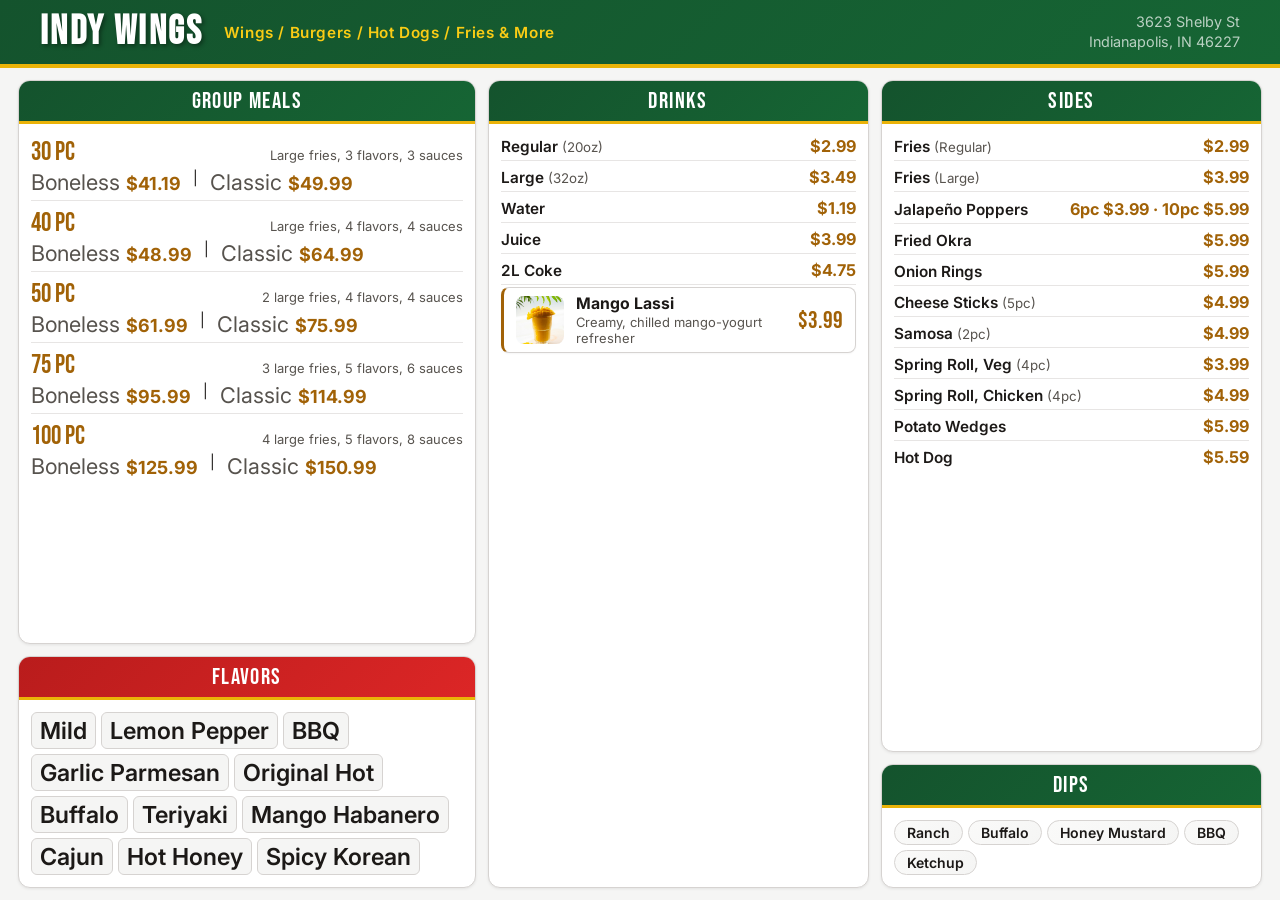
==== right.html @ 21874b47 "add right menu page" ====
<!DOCTYPE html>
<html lang="en">

<head>
  <meta charset="UTF-8" />
  <meta name="viewport" content="width=device-width, initial-scale=1.0" />
  <meta http-equiv="refresh" content="300" />
  <title>Indy Wings – Menu TV Right</title>
  <link rel="preconnect" href="https://fonts.googleapis.com" />
  <link rel="preconnect" href="https://fonts.gstatic.com" crossorigin />
  <link href="https://fonts.googleapis.com/css2?family=Bebas+Neue&family=Inter:wght@400;600;700&display=swap"
    rel="stylesheet" />
  <style>
    :root {
      --green-dark: #14532d;
      --green: #166534;
      --green-light: #15803d;
      --gold: #a16207;
      --gold-dark: #854d0e;
      --red: #dc2626;
      --red-dark: #b91c1c;
      --bg: #f5f5f4;
      --card-bg: #ffffff;
      --card-border: #d6d3d1;
      --text: #1c1917;
      --text-muted: #57534e;
      --text-dim: #a8a29e;
    }

    * {
      margin: 0;
      padding: 0;
      box-sizing: border-box;
    }

    html {
      font-size: 18px;
    }

    html,
    body {
      width: 100%;
      height: 100vh;
      overflow: hidden;
      background: var(--bg);
      font-family: 'Inter', sans-serif;
      color: var(--text);
    }

    body {
      display: grid;
      grid-template-rows: auto 1fr;
    }

    /* ── Header ── */
    .header {
      background: linear-gradient(135deg, var(--green-dark), var(--green));
      display: flex;
      align-items: center;
      justify-content: space-between;
      padding: 8px 40px;
      border-bottom: 4px solid #eab308;
    }

    .header .brand {
      display: flex;
      align-items: center;
      gap: 20px;
    }

    .header .brand h1 {
      font-family: 'Bebas Neue', sans-serif;
      font-size: 2.2rem;
      letter-spacing: 0.06em;
      color: #fff;
      text-shadow: 2px 2px 4px rgba(0, 0, 0, 0.4);
    }

    .header .tagline {
      font-size: 0.85rem;
      color: #facc15;
      font-weight: 600;
      letter-spacing: 0.04em;
    }

    .header .address {
      text-align: right;
      font-size: 0.8rem;
      color: rgba(255, 255, 255, 0.7);
      line-height: 1.4;
    }

    /* ── Main Grid ── */
    .menu-grid {
      display: grid;
      grid-template-columns: 1.2fr 1fr 1fr;
      gap: 12px;
      padding: 12px 18px;
      overflow: hidden;
      height: 100%;
    }

    /* ── Section Card ── */
    .section {
      background: var(--card-bg);
      border: 1px solid var(--card-border);
      border-radius: 12px;
      overflow: hidden;
      display: flex;
      flex-direction: column;
      box-shadow: 0 1px 3px rgba(0, 0, 0, 0.08);
    }

    .section-title {
      font-family: 'Bebas Neue', sans-serif;
      font-size: 1.3rem;
      letter-spacing: 0.06em;
      padding: 6px 14px;
      color: #fff;
      background: linear-gradient(135deg, var(--green-dark), var(--green));
      border-bottom: 3px solid #eab308;
      text-align: center;
    }

    .section-title.red {
      background: linear-gradient(135deg, var(--red-dark), var(--red));
    }

    .section-body {
      padding: 8px 12px;
      flex: 1;
      display: flex;
      flex-direction: column;
      gap: 2px;
    }

    /* ── Menu Item Row ── */
    .item {
      display: flex;
      justify-content: space-between;
      align-items: baseline;
      padding: 4px 0;
      border-bottom: 1px solid #e7e5e4;
    }

    .item:last-child {
      border-bottom: none;
    }

    .item-name {
      font-weight: 600;
      font-size: 0.85rem;
      color: var(--text);
    }

    .item-desc {
      font-size: 0.74rem;
      color: var(--text-muted);
      font-weight: 400;
    }

    .item-price {
      font-weight: 700;
      font-size: 0.9rem;
      color: var(--gold);
      white-space: nowrap;
      margin-left: 10px;
    }

    /* ── Combo-card style (used for featured drink items) ── */
    .combo-card {
      background: #fff;
      border: 1px solid var(--card-border);
      border-left: 3px solid var(--gold);
      border-radius: 8px;
      padding: 6px 12px;
      display: flex;
      justify-content: space-between;
      align-items: center;
      box-shadow: 0 1px 2px rgba(0, 0, 0, 0.04);
    }

    .combo-card .item-info {
      display: flex;
      align-items: center;
      gap: 8px;
    }

    .combo-card .combo-img {
      width: 48px;
      height: 48px;
      border-radius: 8px;
      object-fit: cover;
      flex-shrink: 0;
      margin-right: 4px;
    }

    .combo-card .combo-info {
      display: flex;
      flex-direction: column;
      gap: 1px;
    }

    .combo-card .combo-name {
      font-weight: 700;
      font-size: 0.88rem;
      color: var(--text);
    }

    .combo-card .combo-desc {
      font-size: 0.72rem;
      color: var(--text-muted);
    }

    .combo-card .combo-price {
      font-family: 'Bebas Neue', sans-serif;
      font-size: 1.35rem;
      color: var(--gold);
    }

    /* ── Sub-header inside section ── */
    .sub-header {
      font-family: 'Bebas Neue', sans-serif;
      font-size: 1rem;
      color: var(--green-light);
      letter-spacing: 0.04em;
      margin-top: 4px;
      margin-bottom: 2px;
      padding-bottom: 3px;
      border-bottom: 1px solid #d6d3d1;
    }

    /* ── Group Meals ── */
    .group-item {
      padding: 5px 0;
      border-bottom: 1px solid #e7e5e4;
    }

    .group-item:last-child {
      border-bottom: none;
    }

    .group-item .top-line {
      display: flex;
      justify-content: space-between;
      align-items: baseline;
    }

    .group-item .piece-count {
      font-family: 'Bebas Neue', sans-serif;
      font-size: 1.45rem;
      color: var(--gold);
    }

    .group-item .includes {
      font-size: 0.72rem;
      color: var(--text-muted);
    }

    .group-item .prices {
      display: flex;
      gap: 12px;
      margin-top: 1px;
      font-size: 1rem;
    }

    .group-item .prices span {
      color: var(--text);
    }

    .group-item .prices .label {
      color: var(--text-muted);
      font-size: 1.2rem;
    }

    .group-item .prices .val {
      font-weight: 700;
      color: var(--gold);
    }

    /* ── Flavor Tags ── */
    .flavors-grid {
      display: flex;
      flex-wrap: wrap;
      gap: 5px;
      padding: 4px 0;
    }

    .flavor-tag {
      background: #f5f5f4;
      border: 1px solid #d6d3d1;
      border-radius: 6px;
      padding: 3px 8px;
      font-size: 1.30rem;
      font-weight: 600;
      color: var(--text);
    }

    /* ── Dips ── */
    .dips-grid {
      display: flex;
      flex-wrap: wrap;
      gap: 5px;
      padding: 4px 0;
    }

    .dip-tag {
      background: linear-gradient(135deg, #fafaf9, #f5f5f4);
      border: 1px solid #d6d3d1;
      border-radius: 20px;
      padding: 3px 12px;
      font-size: 0.78rem;
      font-weight: 600;
      color: var(--text);
    }

    /* ── Mexican ── */
    .mexican-meat {
      font-size: 0.76rem;
      color: var(--text-muted);
      padding: 2px 0 4px;
      font-style: italic;
    }

    /* ── Column layouts ── */
    .col {
      display: flex;
      flex-direction: column;
      gap: 12px;
    }

    /* ── Price highlight ── */
    .price-split {
      display: flex;
      gap: 8px;
      align-items: baseline;
    }

    .price-split .type {
      font-size: 0.74rem;
      color: var(--text-muted);
    }

    .price-split .amount {
      font-weight: 700;
      color: var(--gold);
      font-size: 0.85rem;
    }

    .price-divider {
      color: var(--text-dim);
      font-size: 0.78rem;
    }

    /* ── Logo Watermark ── */
    .logo-watermark {
      position: fixed;
      bottom: 12px;
      right: 18px;
      width: 140px;
      opacity: 0.3;
      pointer-events: none;
      z-index: 100;
    }
  </style>
</head>

<body>

  <!-- ── HEADER ── -->
  <div class="header">
    <div class="brand">
      <h1>INDY WINGS</h1>
      <span class="tagline">Wings / Burgers / Hot Dogs / Fries & More</span>
    </div>
    <div class="address">
      3623 Shelby St<br />Indianapolis, IN 46227
    </div>
  </div>

  <!-- ── MENU GRID ── -->
  <div class="menu-grid">

    <!-- ══ COLUMN 1: Group Meals + Flavors ══ -->
    <div class="col">
      <div class="section" style="flex:1;">
        <div class="section-title">Group Meals</div>
        <div class="section-body">

          <div class="group-item">
            <div class="top-line">
              <span class="piece-count">30 PC</span>
              <span class="includes">Large fries, 3 flavors, 3 sauces</span>
            </div>
            <div class="prices">
              <span><span class="label">Boneless </span><span class="val">$41.19</span></span>
              <span class="price-divider">|</span>
              <span><span class="label">Classic </span><span class="val">$49.99</span></span>
            </div>
          </div>

          <div class="group-item">
            <div class="top-line">
              <span class="piece-count">40 PC</span>
              <span class="includes">Large fries, 4 flavors, 4 sauces</span>
            </div>
            <div class="prices">
              <span><span class="label">Boneless </span><span class="val">$48.99</span></span>
              <span class="price-divider">|</span>
              <span><span class="label">Classic </span><span class="val">$64.99</span></span>
            </div>
          </div>

          <div class="group-item">
            <div class="top-line">
              <span class="piece-count">50 PC</span>
              <span class="includes">2 large fries, 4 flavors, 4 sauces</span>
            </div>
            <div class="prices">
              <span><span class="label">Boneless </span><span class="val">$61.99</span></span>
              <span class="price-divider">|</span>
              <span><span class="label">Classic </span><span class="val">$75.99</span></span>
            </div>
          </div>

          <div class="group-item">
            <div class="top-line">
              <span class="piece-count">75 PC</span>
              <span class="includes">3 large fries, 5 flavors, 6 sauces</span>
            </div>
            <div class="prices">
              <span><span class="label">Boneless </span><span class="val">$95.99</span></span>
              <span class="price-divider">|</span>
              <span><span class="label">Classic </span><span class="val">$114.99</span></span>
            </div>
          </div>

          <div class="group-item">
            <div class="top-line">
              <span class="piece-count">100 PC</span>
              <span class="includes">4 large fries, 5 flavors, 8 sauces</span>
            </div>
            <div class="prices">
              <span><span class="label">Boneless </span><span class="val">$125.99</span></span>
              <span class="price-divider">|</span>
              <span><span class="label">Classic </span><span class="val">$150.99</span></span>
            </div>
          </div>

        </div>
      </div>

      <div class="section">
        <div class="section-title red">Flavors</div>
        <div class="section-body">
          <div class="flavors-grid">
            <span class="flavor-tag">Mild</span>
            <span class="flavor-tag">Lemon Pepper</span>
            <span class="flavor-tag">BBQ</span>
            <span class="flavor-tag">Garlic Parmesan</span>
            <span class="flavor-tag">Original Hot</span>
            <span class="flavor-tag">Buffalo</span>
            <span class="flavor-tag">Teriyaki</span>
            <span class="flavor-tag">Mango Habanero</span>
            <span class="flavor-tag">Cajun</span>
            <span class="flavor-tag">Hot Honey</span>
            <span class="flavor-tag">Spicy Korean</span>
          </div>
        </div>
      </div>
    </div>

    <!-- ══ COLUMN 2: Drinks + Mexican ══ -->
    <div class="col">
      <div class="section" style="flex:1;">
        <div class="section-title">Drinks</div>
        <div class="section-body">
          <div class="item">
            <span class="item-name">Regular <span class="item-desc">(20oz)</span></span>
            <span class="item-price">$2.99</span>
          </div>
          <div class="item">
            <span class="item-name">Large <span class="item-desc">(32oz)</span></span>
            <span class="item-price">$3.49</span>
          </div>
          <div class="item">
            <span class="item-name">Water</span>
            <span class="item-price">$1.19</span>
          </div>
          <div class="item">
            <span class="item-name">Juice</span>
            <span class="item-price">$3.99</span>
          </div>
          <div class="item">
            <span class="item-name">2L Coke</span>
            <span class="item-price">$4.75</span>
          </div>
          <div class="combo-card">
            <div class="item-info">
              <img src="images/Mango Lassi.png" alt="Mango Lassi" class="combo-img">
              <div class="combo-info">
                <span class="combo-name">Mango Lassi</span>
                <span class="combo-desc">Creamy, chilled mango-yogurt refresher</span>
              </div>
            </div>
            <span class="combo-price">$3.99</span>
          </div>
        </div>
      </div>
      <!--
      <div class="section" style="flex:1.3;">
        <div class="section-title red">Mexican Selection</div>
        <div class="section-body">
          <p class="mexican-meat">Your choice of meat: Chicken, Steak</p>
          <div class="item">
            <span class="item-name">Tacos <span class="item-desc">(3 pcs)</span></span>
            <span class="item-price">$12.99</span>
          </div>
        </div>
      </div>
    -->
    </div>

    <!-- ══ COLUMN 3: Sides + Dips ══ -->
    <div class="col">
      <div class="section" style="flex:1;">
        <div class="section-title">Sides</div>
        <div class="section-body">
          <div class="item">
            <span class="item-name">Fries <span class="item-desc">(Regular)</span></span>
            <span class="item-price">$2.99</span>
          </div>
          <div class="item">
            <span class="item-name">Fries <span class="item-desc">(Large)</span></span>
            <span class="item-price">$3.99</span>
          </div>
          <div class="item">
            <div>
              <span class="item-name">Jalapeño Poppers</span>
            </div>
            <span class="item-price">6pc $3.99 · 10pc $5.99</span>
          </div>
          <div class="item">
            <span class="item-name">Fried Okra</span>
            <span class="item-price">$5.99</span>
          </div>
          <div class="item">
            <span class="item-name">Onion Rings</span>
            <span class="item-price">$5.99</span>
          </div>
          <div class="item">
            <span class="item-name">Cheese Sticks <span class="item-desc">(5pc)</span></span>
            <span class="item-price">$4.99</span>
          </div>
          <div class="item">
            <span class="item-name">Samosa <span class="item-desc">(2pc)</span></span>
            <span class="item-price">$4.99</span>
          </div>
          <div class="item">
            <span class="item-name">Spring Roll, Veg <span class="item-desc">(4pc)</span></span>
            <span class="item-price">$3.99</span>
          </div>
          <div class="item">
            <span class="item-name">Spring Roll, Chicken <span class="item-desc">(4pc)</span></span>
            <span class="item-price">$4.99</span>
          </div>
          <div class="item">
            <span class="item-name">Potato Wedges</span>
            <span class="item-price">$5.99</span>
          </div>
          <div class="item">
            <span class="item-name">Hot Dog</span>
            <span class="item-price">$5.59</span>
          </div>
        </div>
      </div>

      <div class="section">
        <div class="section-title">Dips</div>
        <div class="section-body">
          <div class="dips-grid">
            <span class="dip-tag">Ranch</span>
            <span class="dip-tag">Buffalo</span>
            <span class="dip-tag">Honey Mustard</span>
            <span class="dip-tag">BBQ</span>
            <span class="dip-tag">Ketchup</span>
          </div>
        </div>
      </div>
    </div>

  </div>

  <!-- <script>
    // Reload every 5 minutes to pick up any menu updates
    setTimeout(() => location.reload(true), 5 * 60 * 1000);
  </script> -->

</body>

</html>
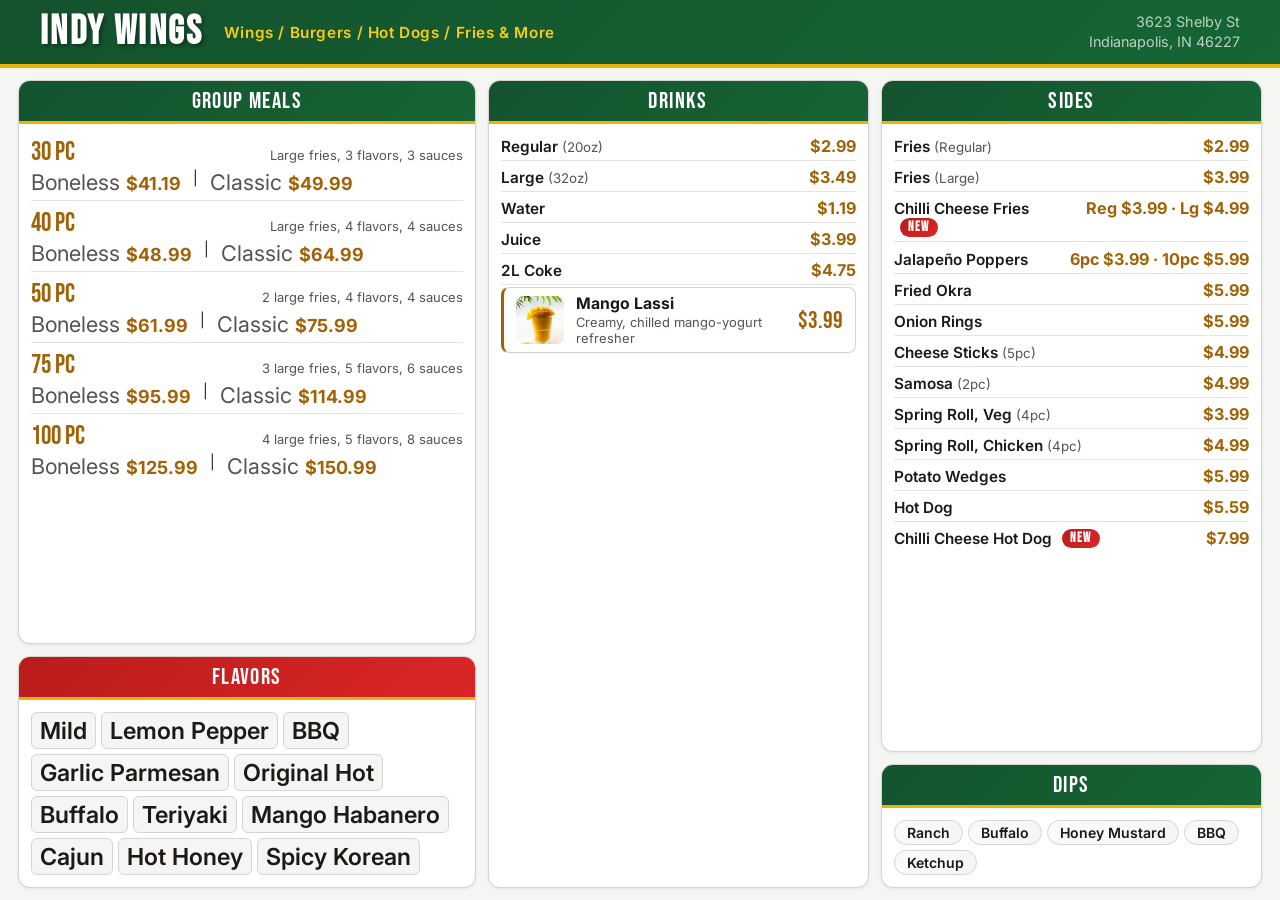
==== commit 694c6328: "feat: add catfish nuggets combo and chilli cheese sides with NEW badges Add Catfish Nuggets & Fries " ====
--- a/right.html
+++ b/right.html
@@ -352,6 +352,27 @@
       font-size: 0.78rem;
     }
 
+    /* ── New Item Flair ── */
+    .new-badge {
+      display: inline-block;
+      font-family: 'Bebas Neue', sans-serif;
+      font-size: 0.72rem;
+      letter-spacing: 0.1em;
+      line-height: 1.3;
+      color: #fff;
+      background: linear-gradient(135deg, var(--red-dark), var(--red));
+      padding: 1px 8px;
+      border-radius: 999px;
+      margin-left: 6px;
+      vertical-align: 2px;
+      animation: new-pulse 2s ease-in-out infinite;
+    }
+
+    @keyframes new-pulse {
+      0%, 100% { box-shadow: 0 0 0 0 rgba(220, 38, 38, 0.45); }
+      50% { box-shadow: 0 0 0 6px rgba(220, 38, 38, 0); }
+    }
+
     /* ── Logo Watermark ── */
     .logo-watermark {
       position: fixed;
@@ -535,6 +556,10 @@
             <span class="item-price">$3.99</span>
           </div>
           <div class="item">
+            <span class="item-name">Chilli Cheese Fries <span class="new-badge">New</span></span>
+            <span class="item-price">Reg $3.99 · Lg $4.99</span>
+          </div>
+          <div class="item">
             <div>
               <span class="item-name">Jalapeño Poppers</span>
             </div>
@@ -571,6 +596,10 @@
           <div class="item">
             <span class="item-name">Hot Dog</span>
             <span class="item-price">$5.59</span>
+          </div>
+          <div class="item">
+            <span class="item-name">Chilli Cheese Hot Dog <span class="new-badge">New</span></span>
+            <span class="item-price">$7.99</span>
           </div>
         </div>
       </div>
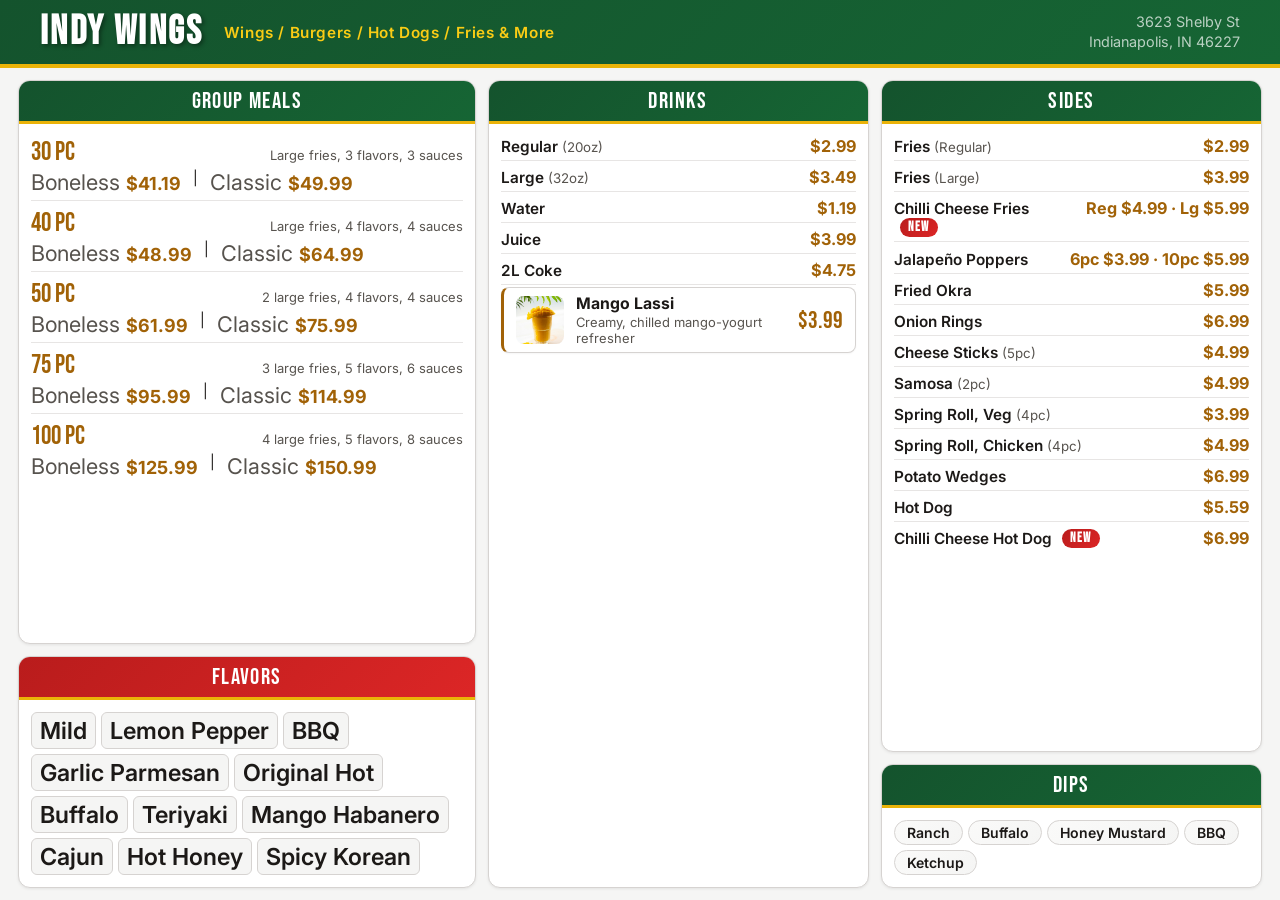
==== commit 1abe6888: "feat: update prices for sides and add new Chilli Cheese Hot Dog item" ====
--- a/right.html
+++ b/right.html
@@ -528,18 +528,6 @@
           </div>
         </div>
       </div>
-      <!--
-      <div class="section" style="flex:1.3;">
-        <div class="section-title red">Mexican Selection</div>
-        <div class="section-body">
-          <p class="mexican-meat">Your choice of meat: Chicken, Steak</p>
-          <div class="item">
-            <span class="item-name">Tacos <span class="item-desc">(3 pcs)</span></span>
-            <span class="item-price">$12.99</span>
-          </div>
-        </div>
-      </div>
-    -->
     </div>
 
     <!-- ══ COLUMN 3: Sides + Dips ══ -->
@@ -557,7 +545,7 @@
           </div>
           <div class="item">
             <span class="item-name">Chilli Cheese Fries <span class="new-badge">New</span></span>
-            <span class="item-price">Reg $3.99 · Lg $4.99</span>
+            <span class="item-price">Reg $4.99 · Lg $5.99</span>
           </div>
           <div class="item">
             <div>
@@ -571,7 +559,7 @@
           </div>
           <div class="item">
             <span class="item-name">Onion Rings</span>
-            <span class="item-price">$5.99</span>
+            <span class="item-price">$6.99</span>
           </div>
           <div class="item">
             <span class="item-name">Cheese Sticks <span class="item-desc">(5pc)</span></span>
@@ -591,7 +579,7 @@
           </div>
           <div class="item">
             <span class="item-name">Potato Wedges</span>
-            <span class="item-price">$5.99</span>
+            <span class="item-price">$6.99</span>
           </div>
           <div class="item">
             <span class="item-name">Hot Dog</span>
@@ -599,7 +587,7 @@
           </div>
           <div class="item">
             <span class="item-name">Chilli Cheese Hot Dog <span class="new-badge">New</span></span>
-            <span class="item-price">$7.99</span>
+            <span class="item-price">$6.99</span>
           </div>
         </div>
       </div>
@@ -620,11 +608,6 @@
 
   </div>
 
-  <!-- <script>
-    // Reload every 5 minutes to pick up any menu updates
-    setTimeout(() => location.reload(true), 5 * 60 * 1000);
-  </script> -->
-
 </body>
 
 </html>
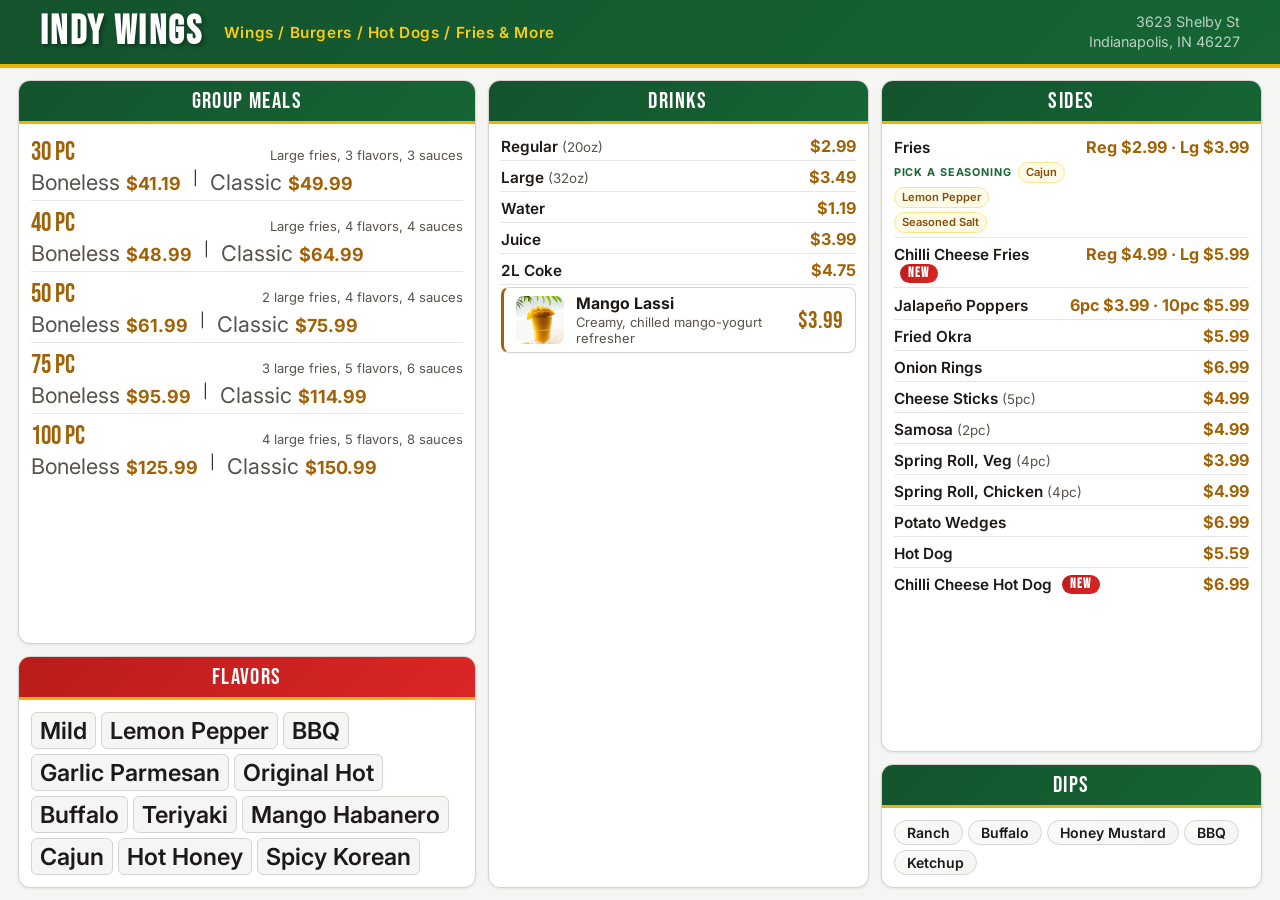
==== commit 26362bee: "feat: add fry seasoning options" ====
--- a/right.html
+++ b/right.html
@@ -159,6 +159,34 @@
       font-weight: 400;
     }
 
+    .seasoning-options {
+      display: flex;
+      align-items: center;
+      flex-wrap: wrap;
+      gap: 4px;
+      margin-top: 5px;
+    }
+
+    .seasoning-label {
+      color: var(--green);
+      font-size: 0.6rem;
+      font-weight: 700;
+      letter-spacing: 0.08em;
+      margin-right: 2px;
+      text-transform: uppercase;
+    }
+
+    .seasoning-chip {
+      background: #fefce8;
+      border: 1px solid #fde68a;
+      border-radius: 999px;
+      color: var(--gold-dark);
+      font-size: 0.62rem;
+      font-weight: 600;
+      line-height: 1;
+      padding: 4px 7px;
+    }
+
     .item-price {
       font-weight: 700;
       font-size: 0.9rem;
@@ -536,12 +564,16 @@
         <div class="section-title">Sides</div>
         <div class="section-body">
           <div class="item">
-            <span class="item-name">Fries <span class="item-desc">(Regular)</span></span>
-            <span class="item-price">$2.99</span>
-          </div>
-          <div class="item">
-            <span class="item-name">Fries <span class="item-desc">(Large)</span></span>
-            <span class="item-price">$3.99</span>
+            <div>
+              <span class="item-name">Fries</span>
+              <span class="seasoning-options" aria-label="Seasoning choices: Cajun, Lemon Pepper, and Seasoned Salt">
+                <span class="seasoning-label">Pick a seasoning</span>
+                <span class="seasoning-chip">Cajun</span>
+                <span class="seasoning-chip">Lemon Pepper</span>
+                <span class="seasoning-chip">Seasoned Salt</span>
+              </span>
+            </div>
+            <span class="item-price">Reg $2.99 · Lg $3.99</span>
           </div>
           <div class="item">
             <span class="item-name">Chilli Cheese Fries <span class="new-badge">New</span></span>
@@ -610,4 +642,4 @@
 
 </body>
 
-</html>+</html>
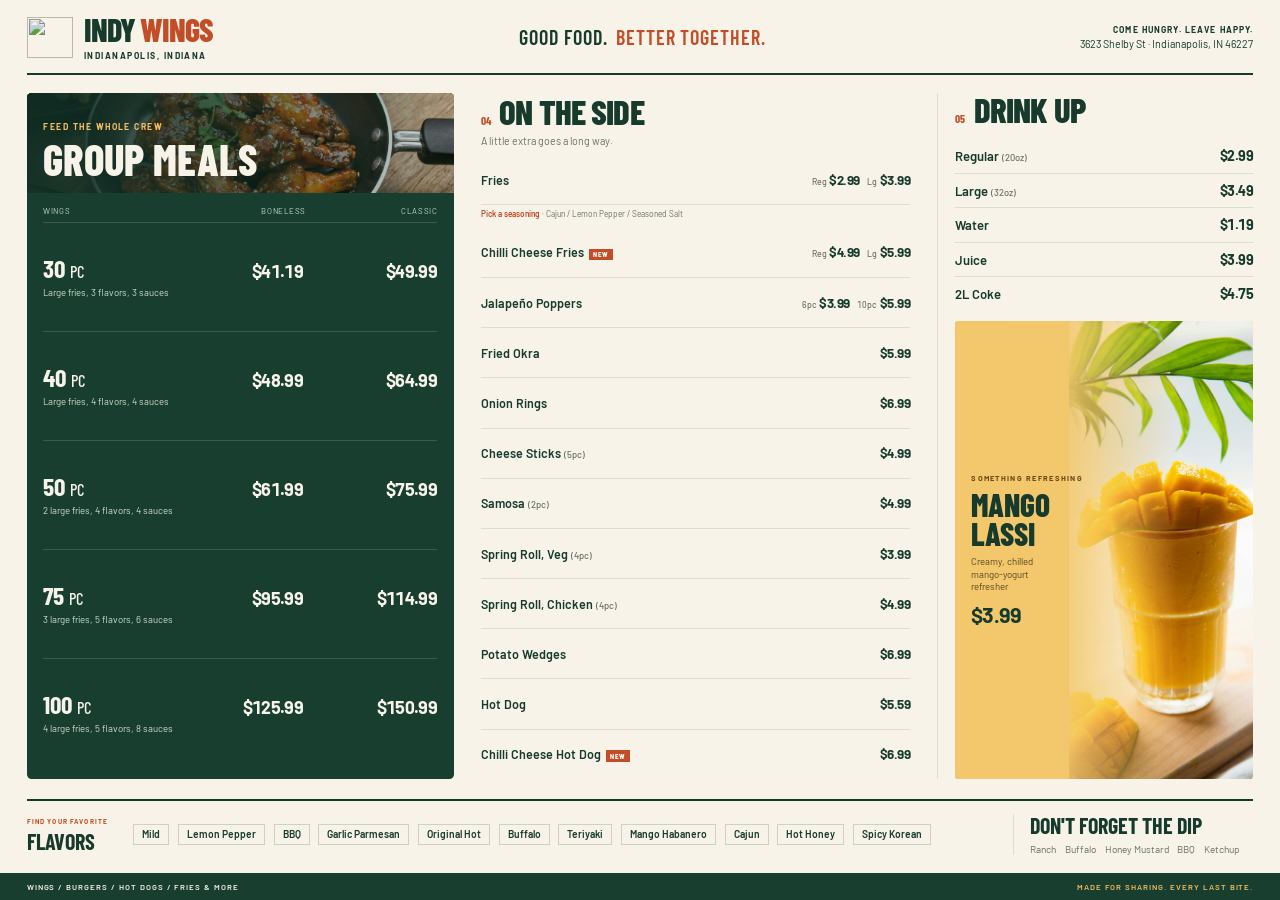
==== commit 421b7905: "Add shared CSS styles for TV menu layout and design" ====
--- a/right.html
+++ b/right.html
@@ -1,645 +1,153 @@
 <!DOCTYPE html>
 <html lang="en">
-
 <head>
   <meta charset="UTF-8" />
   <meta name="viewport" content="width=device-width, initial-scale=1.0" />
   <meta http-equiv="refresh" content="300" />
-  <title>Indy Wings – Menu TV Right</title>
+  <meta name="theme-color" content="#173e2e" />
+  <title>Indy Wings – Group Meals, Sides & Drinks</title>
   <link rel="preconnect" href="https://fonts.googleapis.com" />
   <link rel="preconnect" href="https://fonts.gstatic.com" crossorigin />
-  <link href="https://fonts.googleapis.com/css2?family=Bebas+Neue&family=Inter:wght@400;600;700&display=swap"
-    rel="stylesheet" />
-  <style>
-    :root {
-      --green-dark: #14532d;
-      --green: #166534;
-      --green-light: #15803d;
-      --gold: #a16207;
-      --gold-dark: #854d0e;
-      --red: #dc2626;
-      --red-dark: #b91c1c;
-      --bg: #f5f5f4;
-      --card-bg: #ffffff;
-      --card-border: #d6d3d1;
-      --text: #1c1917;
-      --text-muted: #57534e;
-      --text-dim: #a8a29e;
-    }
-
-    * {
-      margin: 0;
-      padding: 0;
-      box-sizing: border-box;
-    }
-
-    html {
-      font-size: 18px;
-    }
-
-    html,
-    body {
-      width: 100%;
-      height: 100vh;
-      overflow: hidden;
-      background: var(--bg);
-      font-family: 'Inter', sans-serif;
-      color: var(--text);
-    }
-
-    body {
-      display: grid;
-      grid-template-rows: auto 1fr;
-    }
-
-    /* ── Header ── */
-    .header {
-      background: linear-gradient(135deg, var(--green-dark), var(--green));
-      display: flex;
-      align-items: center;
-      justify-content: space-between;
-      padding: 8px 40px;
-      border-bottom: 4px solid #eab308;
-    }
-
-    .header .brand {
-      display: flex;
-      align-items: center;
-      gap: 20px;
-    }
-
-    .header .brand h1 {
-      font-family: 'Bebas Neue', sans-serif;
-      font-size: 2.2rem;
-      letter-spacing: 0.06em;
-      color: #fff;
-      text-shadow: 2px 2px 4px rgba(0, 0, 0, 0.4);
-    }
-
-    .header .tagline {
-      font-size: 0.85rem;
-      color: #facc15;
-      font-weight: 600;
-      letter-spacing: 0.04em;
-    }
-
-    .header .address {
-      text-align: right;
-      font-size: 0.8rem;
-      color: rgba(255, 255, 255, 0.7);
-      line-height: 1.4;
-    }
-
-    /* ── Main Grid ── */
-    .menu-grid {
-      display: grid;
-      grid-template-columns: 1.2fr 1fr 1fr;
-      gap: 12px;
-      padding: 12px 18px;
-      overflow: hidden;
-      height: 100%;
-    }
-
-    /* ── Section Card ── */
-    .section {
-      background: var(--card-bg);
-      border: 1px solid var(--card-border);
-      border-radius: 12px;
-      overflow: hidden;
-      display: flex;
-      flex-direction: column;
-      box-shadow: 0 1px 3px rgba(0, 0, 0, 0.08);
-    }
-
-    .section-title {
-      font-family: 'Bebas Neue', sans-serif;
-      font-size: 1.3rem;
-      letter-spacing: 0.06em;
-      padding: 6px 14px;
-      color: #fff;
-      background: linear-gradient(135deg, var(--green-dark), var(--green));
-      border-bottom: 3px solid #eab308;
-      text-align: center;
-    }
-
-    .section-title.red {
-      background: linear-gradient(135deg, var(--red-dark), var(--red));
-    }
-
-    .section-body {
-      padding: 8px 12px;
-      flex: 1;
-      display: flex;
-      flex-direction: column;
-      gap: 2px;
-    }
-
-    /* ── Menu Item Row ── */
-    .item {
-      display: flex;
-      justify-content: space-between;
-      align-items: baseline;
-      padding: 4px 0;
-      border-bottom: 1px solid #e7e5e4;
-    }
-
-    .item:last-child {
-      border-bottom: none;
-    }
-
-    .item-name {
-      font-weight: 600;
-      font-size: 0.85rem;
-      color: var(--text);
-    }
-
-    .item-desc {
-      font-size: 0.74rem;
-      color: var(--text-muted);
-      font-weight: 400;
-    }
-
-    .seasoning-options {
-      display: flex;
-      align-items: center;
-      flex-wrap: wrap;
-      gap: 4px;
-      margin-top: 5px;
-    }
-
-    .seasoning-label {
-      color: var(--green);
-      font-size: 0.6rem;
-      font-weight: 700;
-      letter-spacing: 0.08em;
-      margin-right: 2px;
-      text-transform: uppercase;
-    }
-
-    .seasoning-chip {
-      background: #fefce8;
-      border: 1px solid #fde68a;
-      border-radius: 999px;
-      color: var(--gold-dark);
-      font-size: 0.62rem;
-      font-weight: 600;
-      line-height: 1;
-      padding: 4px 7px;
-    }
-
-    .item-price {
-      font-weight: 700;
-      font-size: 0.9rem;
-      color: var(--gold);
-      white-space: nowrap;
-      margin-left: 10px;
-    }
-
-    /* ── Combo-card style (used for featured drink items) ── */
-    .combo-card {
-      background: #fff;
-      border: 1px solid var(--card-border);
-      border-left: 3px solid var(--gold);
-      border-radius: 8px;
-      padding: 6px 12px;
-      display: flex;
-      justify-content: space-between;
-      align-items: center;
-      box-shadow: 0 1px 2px rgba(0, 0, 0, 0.04);
-    }
-
-    .combo-card .item-info {
-      display: flex;
-      align-items: center;
-      gap: 8px;
-    }
-
-    .combo-card .combo-img {
-      width: 48px;
-      height: 48px;
-      border-radius: 8px;
-      object-fit: cover;
-      flex-shrink: 0;
-      margin-right: 4px;
-    }
-
-    .combo-card .combo-info {
-      display: flex;
-      flex-direction: column;
-      gap: 1px;
-    }
-
-    .combo-card .combo-name {
-      font-weight: 700;
-      font-size: 0.88rem;
-      color: var(--text);
-    }
-
-    .combo-card .combo-desc {
-      font-size: 0.72rem;
-      color: var(--text-muted);
-    }
-
-    .combo-card .combo-price {
-      font-family: 'Bebas Neue', sans-serif;
-      font-size: 1.35rem;
-      color: var(--gold);
-    }
-
-    /* ── Sub-header inside section ── */
-    .sub-header {
-      font-family: 'Bebas Neue', sans-serif;
-      font-size: 1rem;
-      color: var(--green-light);
-      letter-spacing: 0.04em;
-      margin-top: 4px;
-      margin-bottom: 2px;
-      padding-bottom: 3px;
-      border-bottom: 1px solid #d6d3d1;
-    }
-
-    /* ── Group Meals ── */
-    .group-item {
-      padding: 5px 0;
-      border-bottom: 1px solid #e7e5e4;
-    }
-
-    .group-item:last-child {
-      border-bottom: none;
-    }
-
-    .group-item .top-line {
-      display: flex;
-      justify-content: space-between;
-      align-items: baseline;
-    }
-
-    .group-item .piece-count {
-      font-family: 'Bebas Neue', sans-serif;
-      font-size: 1.45rem;
-      color: var(--gold);
-    }
-
-    .group-item .includes {
-      font-size: 0.72rem;
-      color: var(--text-muted);
-    }
-
-    .group-item .prices {
-      display: flex;
-      gap: 12px;
-      margin-top: 1px;
-      font-size: 1rem;
-    }
-
-    .group-item .prices span {
-      color: var(--text);
-    }
-
-    .group-item .prices .label {
-      color: var(--text-muted);
-      font-size: 1.2rem;
-    }
-
-    .group-item .prices .val {
-      font-weight: 700;
-      color: var(--gold);
-    }
-
-    /* ── Flavor Tags ── */
-    .flavors-grid {
-      display: flex;
-      flex-wrap: wrap;
-      gap: 5px;
-      padding: 4px 0;
-    }
-
-    .flavor-tag {
-      background: #f5f5f4;
-      border: 1px solid #d6d3d1;
-      border-radius: 6px;
-      padding: 3px 8px;
-      font-size: 1.30rem;
-      font-weight: 600;
-      color: var(--text);
-    }
-
-    /* ── Dips ── */
-    .dips-grid {
-      display: flex;
-      flex-wrap: wrap;
-      gap: 5px;
-      padding: 4px 0;
-    }
-
-    .dip-tag {
-      background: linear-gradient(135deg, #fafaf9, #f5f5f4);
-      border: 1px solid #d6d3d1;
-      border-radius: 20px;
-      padding: 3px 12px;
-      font-size: 0.78rem;
-      font-weight: 600;
-      color: var(--text);
-    }
-
-    /* ── Mexican ── */
-    .mexican-meat {
-      font-size: 0.76rem;
-      color: var(--text-muted);
-      padding: 2px 0 4px;
-      font-style: italic;
-    }
-
-    /* ── Column layouts ── */
-    .col {
-      display: flex;
-      flex-direction: column;
-      gap: 12px;
-    }
-
-    /* ── Price highlight ── */
-    .price-split {
-      display: flex;
-      gap: 8px;
-      align-items: baseline;
-    }
-
-    .price-split .type {
-      font-size: 0.74rem;
-      color: var(--text-muted);
-    }
-
-    .price-split .amount {
-      font-weight: 700;
-      color: var(--gold);
-      font-size: 0.85rem;
-    }
-
-    .price-divider {
-      color: var(--text-dim);
-      font-size: 0.78rem;
-    }
-
-    /* ── New Item Flair ── */
-    .new-badge {
-      display: inline-block;
-      font-family: 'Bebas Neue', sans-serif;
-      font-size: 0.72rem;
-      letter-spacing: 0.1em;
-      line-height: 1.3;
-      color: #fff;
-      background: linear-gradient(135deg, var(--red-dark), var(--red));
-      padding: 1px 8px;
-      border-radius: 999px;
-      margin-left: 6px;
-      vertical-align: 2px;
-      animation: new-pulse 2s ease-in-out infinite;
-    }
-
-    @keyframes new-pulse {
-      0%, 100% { box-shadow: 0 0 0 0 rgba(220, 38, 38, 0.45); }
-      50% { box-shadow: 0 0 0 6px rgba(220, 38, 38, 0); }
-    }
-
-    /* ── Logo Watermark ── */
-    .logo-watermark {
-      position: fixed;
-      bottom: 12px;
-      right: 18px;
-      width: 140px;
-      opacity: 0.3;
-      pointer-events: none;
-      z-index: 100;
-    }
-  </style>
+  <link rel="stylesheet" href="menu.css" />
 </head>
-
 <body>
-
-  <!-- ── HEADER ── -->
-  <div class="header">
+  <header class="masthead">
     <div class="brand">
-      <h1>INDY WINGS</h1>
-      <span class="tagline">Wings / Burgers / Hot Dogs / Fries & More</span>
+      <img class="brand-mark" src="images/indy-wings-logo.png" alt="" />
+      <div>
+        <h1 class="brand-name">INDY <span>WINGS</span></h1>
+        <p class="brand-note">Indianapolis, Indiana</p>
+      </div>
     </div>
-    <div class="address">
-      3623 Shelby St<br />Indianapolis, IN 46227
-    </div>
-  </div>
-
-  <!-- ── MENU GRID ── -->
-  <div class="menu-grid">
-
-    <!-- ══ COLUMN 1: Group Meals + Flavors ══ -->
-    <div class="col">
-      <div class="section" style="flex:1;">
-        <div class="section-title">Group Meals</div>
-        <div class="section-body">
-
-          <div class="group-item">
-            <div class="top-line">
-              <span class="piece-count">30 PC</span>
-              <span class="includes">Large fries, 3 flavors, 3 sauces</span>
-            </div>
-            <div class="prices">
-              <span><span class="label">Boneless </span><span class="val">$41.19</span></span>
-              <span class="price-divider">|</span>
-              <span><span class="label">Classic </span><span class="val">$49.99</span></span>
-            </div>
-          </div>
-
-          <div class="group-item">
-            <div class="top-line">
-              <span class="piece-count">40 PC</span>
-              <span class="includes">Large fries, 4 flavors, 4 sauces</span>
-            </div>
-            <div class="prices">
-              <span><span class="label">Boneless </span><span class="val">$48.99</span></span>
-              <span class="price-divider">|</span>
-              <span><span class="label">Classic </span><span class="val">$64.99</span></span>
-            </div>
-          </div>
-
-          <div class="group-item">
-            <div class="top-line">
-              <span class="piece-count">50 PC</span>
-              <span class="includes">2 large fries, 4 flavors, 4 sauces</span>
-            </div>
-            <div class="prices">
-              <span><span class="label">Boneless </span><span class="val">$61.99</span></span>
-              <span class="price-divider">|</span>
-              <span><span class="label">Classic </span><span class="val">$75.99</span></span>
-            </div>
-          </div>
-
-          <div class="group-item">
-            <div class="top-line">
-              <span class="piece-count">75 PC</span>
-              <span class="includes">3 large fries, 5 flavors, 6 sauces</span>
-            </div>
-            <div class="prices">
-              <span><span class="label">Boneless </span><span class="val">$95.99</span></span>
-              <span class="price-divider">|</span>
-              <span><span class="label">Classic </span><span class="val">$114.99</span></span>
-            </div>
-          </div>
-
-          <div class="group-item">
-            <div class="top-line">
-              <span class="piece-count">100 PC</span>
-              <span class="includes">4 large fries, 5 flavors, 8 sauces</span>
-            </div>
-            <div class="prices">
-              <span><span class="label">Boneless </span><span class="val">$125.99</span></span>
-              <span class="price-divider">|</span>
-              <span><span class="label">Classic </span><span class="val">$150.99</span></span>
-            </div>
-          </div>
-
+    <p class="masthead-message">Good food.<span>Better together.</span></p>
+    <p class="location"><strong>Come hungry. Leave happy.</strong>3623 Shelby St · Indianapolis, IN 46227</p>
+  </header>
+  <main class="menu menu-secondary" aria-label="Group meals, sides, drinks, flavors and dips menu">
+    <section class="column group-meals" aria-labelledby="groups-title">
+      <div class="group-hero">
+        <img src="images/jim-sosengphet-CgXEzyC2fNA-unsplash.jpg" alt="A plate of sauced chicken wings" />
+        <div class="group-hero-text">
+          <p class="eyebrow">Feed the whole crew</p>
+          <h2 id="groups-title">Group Meals</h2>
         </div>
       </div>
+      <div class="group-prices">
+        <div class="group-labels" aria-hidden="true"><span>Wings</span><span>Boneless</span><span>Classic</span></div>
+        <article class="group-meal">
+          <div class="group-meal-line">
+            <h3>30 <span class="piece-unit">PC</span></h3>
+            <span class="price" aria-label="Boneless $41.19">$41.19</span>
+            <span class="price" aria-label="Classic $49.99">$49.99</span>
+          </div>
+          <p>Large fries, 3 flavors, 3 sauces</p>
+        </article>
+        <article class="group-meal">
+          <div class="group-meal-line">
+            <h3>40 <span class="piece-unit">PC</span></h3>
+            <span class="price" aria-label="Boneless $48.99">$48.99</span>
+            <span class="price" aria-label="Classic $64.99">$64.99</span>
+          </div>
+          <p>Large fries, 4 flavors, 4 sauces</p>
+        </article>
+        <article class="group-meal">
+          <div class="group-meal-line">
+            <h3>50 <span class="piece-unit">PC</span></h3>
+            <span class="price" aria-label="Boneless $61.99">$61.99</span>
+            <span class="price" aria-label="Classic $75.99">$75.99</span>
+          </div>
+          <p>2 large fries, 4 flavors, 4 sauces</p>
+        </article>
+        <article class="group-meal">
+          <div class="group-meal-line">
+            <h3>75 <span class="piece-unit">PC</span></h3>
+            <span class="price" aria-label="Boneless $95.99">$95.99</span>
+            <span class="price" aria-label="Classic $114.99">$114.99</span>
+          </div>
+          <p>3 large fries, 5 flavors, 6 sauces</p>
+        </article>
+        <article class="group-meal">
+          <div class="group-meal-line">
+            <h3>100 <span class="piece-unit">PC</span></h3>
+            <span class="price" aria-label="Boneless $125.99">$125.99</span>
+            <span class="price" aria-label="Classic $150.99">$150.99</span>
+          </div>
+          <p>4 large fries, 5 flavors, 8 sauces</p>
+        </article>
+      </div>
+    </section>
 
-      <div class="section">
-        <div class="section-title red">Flavors</div>
-        <div class="section-body">
-          <div class="flavors-grid">
-            <span class="flavor-tag">Mild</span>
-            <span class="flavor-tag">Lemon Pepper</span>
-            <span class="flavor-tag">BBQ</span>
-            <span class="flavor-tag">Garlic Parmesan</span>
-            <span class="flavor-tag">Original Hot</span>
-            <span class="flavor-tag">Buffalo</span>
-            <span class="flavor-tag">Teriyaki</span>
-            <span class="flavor-tag">Mango Habanero</span>
-            <span class="flavor-tag">Cajun</span>
-            <span class="flavor-tag">Hot Honey</span>
-            <span class="flavor-tag">Spicy Korean</span>
-          </div>
+    <section class="column sides" aria-label="Sides">
+      <div class="section-heading"><span class="section-number" aria-hidden="true">04</span><h2>On the Side</h2></div>
+      <p class="section-note">A little extra goes a long way.</p>
+      <div class="side-list">
+        <div class="menu-row"><h3>Fries</h3><div class="price"><span class="double-price"><span><small>Reg</small> $2.99</span><span><small>Lg</small> $3.99</span></span></div></div>
+        <p class="seasonings"><strong>Pick a seasoning</strong> · Cajun / Lemon Pepper / Seasoned Salt</p>
+        <div class="menu-row"><h3>Chilli Cheese Fries <span class="badge">New</span></h3><div class="price"><span class="double-price"><span><small>Reg</small> $4.99</span><span><small>Lg</small> $5.99</span></span></div></div>
+        <div class="menu-row"><h3>Jalapeño Poppers</h3><div class="price"><span class="double-price"><span><small>6pc</small> $3.99</span><span><small>10pc</small> $5.99</span></span></div></div>
+        <div class="menu-row"><h3>Fried Okra</h3><div class="price">$5.99</div></div>
+        <div class="menu-row"><h3>Onion Rings</h3><div class="price">$6.99</div></div>
+        <div class="menu-row"><h3>Cheese Sticks <span class="size">(5pc)</span></h3><div class="price">$4.99</div></div>
+        <div class="menu-row"><h3>Samosa <span class="size">(2pc)</span></h3><div class="price">$4.99</div></div>
+        <div class="menu-row"><h3>Spring Roll, Veg <span class="size">(4pc)</span></h3><div class="price">$3.99</div></div>
+        <div class="menu-row"><h3>Spring Roll, Chicken <span class="size">(4pc)</span></h3><div class="price">$4.99</div></div>
+        <div class="menu-row"><h3>Potato Wedges</h3><div class="price">$6.99</div></div>
+        <div class="menu-row"><h3>Hot Dog</h3><div class="price">$5.59</div></div>
+        <div class="menu-row"><h3>Chilli Cheese Hot Dog <span class="badge">New</span></h3><div class="price">$6.99</div></div>
+      </div>
+    </section>
+
+    <section class="column drinks" aria-label="Drinks">
+      <div class="section-heading"><span class="section-number" aria-hidden="true">05</span><h2>Drink Up</h2></div>
+      <div class="drink-list">
+        <div class="menu-row"><h3>Regular <span class="size">(20oz)</span></h3><p class="price">$2.99</p></div>
+        <div class="menu-row"><h3>Large <span class="size">(32oz)</span></h3><p class="price">$3.49</p></div>
+        <div class="menu-row"><h3>Water</h3><p class="price">$1.19</p></div>
+        <div class="menu-row"><h3>Juice</h3><p class="price">$3.99</p></div>
+        <div class="menu-row"><h3>2L Coke</h3><p class="price">$4.75</p></div>
+      </div>
+      <article class="lassi">
+        <img src="images/Mango Lassi.png" alt="A chilled mango lassi topped with mango slices" />
+        <div class="lassi-copy">
+          <span class="eyebrow">Something refreshing</span>
+          <h3>Mango<br />Lassi</h3>
+          <p>Creamy, chilled mango-yogurt refresher</p>
+          <span class="price">$3.99</span>
         </div>
-      </div>
+      </article>
+    </section>
+
+    <div class="flavor-bar">
+      <section class="flavor-section" aria-labelledby="flavors-title">
+        <div><p class="eyebrow">Find your favorite</p><h2 id="flavors-title">Flavors</h2></div>
+        <ul class="flavor-list">
+          <li>Mild</li>
+          <li>Lemon Pepper</li>
+          <li>BBQ</li>
+          <li>Garlic Parmesan</li>
+          <li>Original Hot</li>
+          <li>Buffalo</li>
+          <li>Teriyaki</li>
+          <li>Mango Habanero</li>
+          <li>Cajun</li>
+          <li>Hot Honey</li>
+          <li>Spicy Korean</li>
+        </ul>
+      </section>
+      <section class="dips" aria-labelledby="dips-title">
+        <h2 id="dips-title">Don't Forget the Dip</h2>
+        <ul class="dip-list">
+          <li>Ranch</li>
+          <li>Buffalo</li>
+          <li>Honey Mustard</li>
+          <li>BBQ</li>
+          <li>Ketchup</li>
+        </ul>
+      </section>
     </div>
-
-    <!-- ══ COLUMN 2: Drinks + Mexican ══ -->
-    <div class="col">
-      <div class="section" style="flex:1;">
-        <div class="section-title">Drinks</div>
-        <div class="section-body">
-          <div class="item">
-            <span class="item-name">Regular <span class="item-desc">(20oz)</span></span>
-            <span class="item-price">$2.99</span>
-          </div>
-          <div class="item">
-            <span class="item-name">Large <span class="item-desc">(32oz)</span></span>
-            <span class="item-price">$3.49</span>
-          </div>
-          <div class="item">
-            <span class="item-name">Water</span>
-            <span class="item-price">$1.19</span>
-          </div>
-          <div class="item">
-            <span class="item-name">Juice</span>
-            <span class="item-price">$3.99</span>
-          </div>
-          <div class="item">
-            <span class="item-name">2L Coke</span>
-            <span class="item-price">$4.75</span>
-          </div>
-          <div class="combo-card">
-            <div class="item-info">
-              <img src="images/Mango Lassi.png" alt="Mango Lassi" class="combo-img">
-              <div class="combo-info">
-                <span class="combo-name">Mango Lassi</span>
-                <span class="combo-desc">Creamy, chilled mango-yogurt refresher</span>
-              </div>
-            </div>
-            <span class="combo-price">$3.99</span>
-          </div>
-        </div>
-      </div>
-    </div>
-
-    <!-- ══ COLUMN 3: Sides + Dips ══ -->
-    <div class="col">
-      <div class="section" style="flex:1;">
-        <div class="section-title">Sides</div>
-        <div class="section-body">
-          <div class="item">
-            <div>
-              <span class="item-name">Fries</span>
-              <span class="seasoning-options" aria-label="Seasoning choices: Cajun, Lemon Pepper, and Seasoned Salt">
-                <span class="seasoning-label">Pick a seasoning</span>
-                <span class="seasoning-chip">Cajun</span>
-                <span class="seasoning-chip">Lemon Pepper</span>
-                <span class="seasoning-chip">Seasoned Salt</span>
-              </span>
-            </div>
-            <span class="item-price">Reg $2.99 · Lg $3.99</span>
-          </div>
-          <div class="item">
-            <span class="item-name">Chilli Cheese Fries <span class="new-badge">New</span></span>
-            <span class="item-price">Reg $4.99 · Lg $5.99</span>
-          </div>
-          <div class="item">
-            <div>
-              <span class="item-name">Jalapeño Poppers</span>
-            </div>
-            <span class="item-price">6pc $3.99 · 10pc $5.99</span>
-          </div>
-          <div class="item">
-            <span class="item-name">Fried Okra</span>
-            <span class="item-price">$5.99</span>
-          </div>
-          <div class="item">
-            <span class="item-name">Onion Rings</span>
-            <span class="item-price">$6.99</span>
-          </div>
-          <div class="item">
-            <span class="item-name">Cheese Sticks <span class="item-desc">(5pc)</span></span>
-            <span class="item-price">$4.99</span>
-          </div>
-          <div class="item">
-            <span class="item-name">Samosa <span class="item-desc">(2pc)</span></span>
-            <span class="item-price">$4.99</span>
-          </div>
-          <div class="item">
-            <span class="item-name">Spring Roll, Veg <span class="item-desc">(4pc)</span></span>
-            <span class="item-price">$3.99</span>
-          </div>
-          <div class="item">
-            <span class="item-name">Spring Roll, Chicken <span class="item-desc">(4pc)</span></span>
-            <span class="item-price">$4.99</span>
-          </div>
-          <div class="item">
-            <span class="item-name">Potato Wedges</span>
-            <span class="item-price">$6.99</span>
-          </div>
-          <div class="item">
-            <span class="item-name">Hot Dog</span>
-            <span class="item-price">$5.59</span>
-          </div>
-          <div class="item">
-            <span class="item-name">Chilli Cheese Hot Dog <span class="new-badge">New</span></span>
-            <span class="item-price">$6.99</span>
-          </div>
-        </div>
-      </div>
-
-      <div class="section">
-        <div class="section-title">Dips</div>
-        <div class="section-body">
-          <div class="dips-grid">
-            <span class="dip-tag">Ranch</span>
-            <span class="dip-tag">Buffalo</span>
-            <span class="dip-tag">Honey Mustard</span>
-            <span class="dip-tag">BBQ</span>
-            <span class="dip-tag">Ketchup</span>
-          </div>
-        </div>
-      </div>
-    </div>
-
-  </div>
-
+  </main>
+  <footer class="footer">
+    <span>Wings / Burgers / Hot Dogs / Fries &amp; More</span>
+    <span class="footer-motto">Made for sharing. Every last bite.</span>
+  </footer>
 </body>
-
 </html>
--- a/menu.css
+++ b/menu.css
@@ -0,0 +1,214 @@
+/* Shared TV menu design. Type scales with the display; narrow screens scroll. */
+@import url('https://fonts.googleapis.com/css2?family=Barlow+Condensed:wght@600;700;800&family=Barlow:wght@400;500;600;700;800&display=swap');
+
+:root {
+  --paper: #f7f3e9;
+  --ink: #173a2c;
+  --muted: #6c7265;
+  --green: #173e2e;
+  --orange: #c34d27;
+  --gold: #f3bd64;
+  --line: #dcded0;
+  --display: 'Barlow Condensed', Impact, 'Arial Narrow', sans-serif;
+  font-family: 'Barlow', Arial, sans-serif;
+  font-size: clamp(12px, min(1.041667vw, 1.851852vh), 40px);
+  color: var(--ink);
+  background: var(--paper);
+  font-synthesis: none;
+}
+
+* { box-sizing: border-box; }
+body { margin: 0; height: 100vh; display: grid; grid-template-rows: auto minmax(0, 1fr) auto; }
+h1, h2, h3, p { margin: 0; }
+img { display: block; width: 100%; height: 100%; object-fit: cover; }
+table { width: 100%; border-collapse: collapse; }
+th { text-align: left; }
+
+.masthead {
+  display: flex;
+  align-items: center;
+  justify-content: space-between;
+  gap: 2rem;
+  margin: 0 2rem;
+  padding: 1.05rem 0 .9rem;
+  border-bottom: 2px solid var(--ink);
+}
+.brand { display: flex; align-items: center; gap: .8rem; }
+.brand-mark { width: 3.5rem; height: 3.1rem; object-fit: contain; mix-blend-mode: multiply; }
+.brand-name { font-family: var(--display); font-size: 2.4rem; font-weight: 800; line-height: .95; letter-spacing: -.03em; }
+.brand-name span { color: var(--orange); }
+.brand-note, .eyebrow { font-size: .65rem; font-weight: 700; letter-spacing: .17em; text-transform: uppercase; }
+.brand-note { margin-top: .4rem; }
+.masthead-message { font-family: var(--display); font-size: 1.5rem; font-weight: 600; letter-spacing: .045em; text-transform: uppercase; }
+.masthead-message span { color: var(--orange); padding: 0 .65rem; }
+.location { text-align: right; font-size: .8rem; line-height: 1.5; }
+.location strong { display: block; font-size: .65rem; letter-spacing: .13em; text-transform: uppercase; }
+
+.menu { display: grid; min-height: 0; gap: 1.5rem; padding: 1.4rem 2rem; }
+.menu-primary { grid-template-columns: 1.04fr 1.1fr .95fr; }
+.menu-secondary { grid-template-columns: 1.08fr 1.12fr .8fr; grid-template-rows: minmax(0, 1fr) auto; }
+.column { display: flex; flex-direction: column; min-width: 0; min-height: 0; }
+.section-heading { display: flex; align-items: baseline; gap: .65rem; margin-bottom: .45rem; }
+.section-heading h2 { font: 800 2.6rem/.95 var(--display); text-transform: uppercase; letter-spacing: -.025em; }
+.section-number { color: var(--orange); font-family: var(--display); font-size: .85rem; font-weight: 700; }
+.section-note { font-size: .8rem; color: var(--muted); line-height: 1.4; }
+.price { font-weight: 700; font-variant-numeric: tabular-nums; white-space: nowrap; letter-spacing: -.035em; }
+.badge { display: inline-block; vertical-align: middle; background: var(--orange); color: #fff; font-size: .55rem; font-weight: 800; letter-spacing: .07em; padding: .16rem .32rem; text-transform: uppercase; }
+
+/* Screen one: combos, signature wings, tenders and desserts. */
+.combos { padding-right: .2rem; }
+.combo-list { display: grid; flex: 1; grid-template-rows: repeat(4, 1fr); margin-top: .8rem; }
+.combo { display: grid; grid-template-columns: 4.9rem minmax(0, 1fr) auto; gap: .75rem; align-items: center; padding: .6rem 0; border-bottom: 1px solid var(--line); }
+.combo:last-child { border-bottom: 0; }
+.combo img { height: 4.5rem; border-radius: .25rem; }
+.combo h3 { font-size: 1.02rem; font-weight: 700; line-height: 1.15; }
+.combo .badge { margin-top: .4rem; }
+.combo .price { font-size: 1.25rem; align-self: center; }
+.wing-combos { margin-top: 1rem; padding-top: 1rem; border-top: 2px solid var(--ink); }
+.subheading { font: 700 1.65rem/1 var(--display); text-transform: uppercase; margin-bottom: .35rem; }
+.price-table { margin-top: .65rem; }
+.price-table thead th { color: var(--muted); font-size: .65rem; text-transform: uppercase; letter-spacing: .07em; padding-bottom: .55rem; }
+.price-table td, .price-table tbody th { border-top: 1px solid var(--line); padding: .7rem 0; }
+.price-table tbody th { font-size: 1rem; font-weight: 600; }
+.price-table td { font-size: 1.25rem; }
+.price-table td, .price-table thead th:not(:first-child) { text-align: right; }
+.piece-unit { font-size: .65em; font-weight: 500; }
+
+.wings-panel { background: var(--green); color: var(--paper); overflow: hidden; border-radius: .35rem; }
+.wings-photo { position: relative; flex: 1; min-height: 10rem; }
+.wings-photo img { position: absolute; inset: 0; object-position: 50% 55%; }
+.wings-photo::after { content: ''; position: absolute; inset: 0; background: linear-gradient(180deg, #0c211536, transparent 30%, #173e2e); }
+.wings-photo-title { position: absolute; z-index: 1; bottom: .8rem; left: 1.35rem; }
+.wings-photo-title .eyebrow { color: var(--gold); margin-bottom: .5rem; }
+.wings-photo-title h2 { font: 800 4rem/.85 var(--display); text-transform: uppercase; letter-spacing: -.035em; }
+.wings-details { padding: .3rem 1.35rem 1.2rem; }
+.mix-note { color: var(--gold); font-size: .8rem; font-weight: 600; padding-bottom: .45rem; }
+.wings-panel .price-table { margin-top: .7rem; }
+.wings-panel .price-table thead th { color: #d1dacd; }
+.wings-panel .price-table td, .wings-panel .price-table tbody th { border-color: #ffffff26; padding: .7rem 0; }
+.wings-panel .price-table tbody th { font: 700 1.8rem/1 var(--display); }
+.wings-panel .price-table td { color: var(--paper); font-size: 1.6rem; }
+.tandoori { margin-top: 1.1rem; padding: .95rem 1rem; background: #ffffff0c; border: 1px solid #ffffff28; }
+.tandoori-heading { display: flex; align-items: baseline; justify-content: space-between; gap: .5rem; }
+.tandoori h3 { font: 700 1.5rem/1 var(--display); text-transform: uppercase; }
+.tandoori .section-note { color: #d1dacd; font-size: .7rem; }
+.tandoori-prices { display: grid; grid-template-columns: 1fr 1fr; gap: 1rem; margin-top: .7rem; }
+.tandoori-prices p { display: flex; align-items: baseline; justify-content: space-between; gap: .5rem; font-size: .85rem; }
+.tandoori-prices p + p { border-left: 1px solid #ffffff30; padding-left: 1rem; }
+.tandoori .price { font-size: 1.3rem; color: var(--gold); }
+
+.extras { gap: 1.4rem; }
+.tenders .price-table td { padding: .75rem 0; }
+.tenders .price-table tbody th { font-size: .95rem; }
+.tender-note { margin-top: .4rem; font-size: .73rem; color: var(--muted); line-height: 1.4; }
+.desserts { flex: 1; display: flex; flex-direction: column; border-top: 2px solid var(--ink); padding-top: 1.1rem; }
+.desserts .section-heading h2 { color: var(--orange); }
+.dessert-list { flex: 1; display: grid; grid-template-rows: 1.15fr 1fr; gap: .7rem; margin-top: .55rem; }
+.dessert { display: grid; grid-template-columns: 6.2rem minmax(0, 1fr); background: #ece9dc; min-height: 0; overflow: hidden; border-radius: .25rem; }
+.dessert img { min-height: 0; object-position: 50% 35%; }
+.dessert-info { display: flex; flex-direction: column; justify-content: center; padding: .8rem; }
+.dessert h3 { font-size: 1.07rem; line-height: 1.15; }
+.dessert p { font-size: .71rem; color: var(--muted); line-height: 1.4; margin-top: .35rem; }
+.dessert .price { font-size: 1.3rem; color: var(--orange); margin-top: .4rem; }
+
+/* Screen two: group meals, sides, drinks and a full-width flavor guide. */
+.group-meals { background: var(--green); color: var(--paper); border-radius: .35rem; overflow: hidden; }
+.group-hero { position: relative; min-height: 7.5rem; display: flex; align-items: end; padding: 1.15rem 1.25rem; overflow: hidden; }
+.group-hero img { position: absolute; inset: 0; object-position: center 53%; }
+.group-hero::after { content: ''; position: absolute; inset: 0; background: linear-gradient(90deg, #102d23f5, #102d2399 60%, #102d2326); }
+.group-hero-text { position: relative; z-index: 1; }
+.group-hero .eyebrow { color: var(--gold); margin-bottom: .6rem; }
+.group-hero h2 { font: 800 3.2rem/.9 var(--display); text-transform: uppercase; }
+.group-prices { padding: .3rem 1.25rem .9rem; display: flex; flex-direction: column; flex: 1; }
+.group-labels { display: grid; grid-template-columns: 1fr 1fr 1fr; padding: .65rem 0 .45rem; font-size: .6rem; letter-spacing: .07em; text-transform: uppercase; color: #ccd7cb; }
+.group-labels span:not(:first-child) { text-align: right; }
+.group-meal { flex: 1; display: flex; flex-direction: column; justify-content: center; border-top: 1px solid #ffffff26; padding: .45rem 0; }
+.group-meal-line { display: grid; grid-template-columns: 1fr 1fr 1fr; align-items: baseline; gap: .6rem; }
+.group-meal h3 { font: 700 1.9rem/1 var(--display); }
+.group-meal .price { font-size: 1.35rem; text-align: right; }
+.group-meal p { font-size: .72rem; color: #d1dacd; margin-top: .3rem; }
+
+.sides { padding: .1rem .5rem 0; }
+.side-list { display: flex; flex-direction: column; flex: 1; margin-top: .5rem; }
+.menu-row { display: flex; align-items: baseline; justify-content: space-between; gap: .6rem; padding: .6rem 0; border-bottom: 1px solid var(--line); }
+.menu-row:last-child { border-bottom: 0; }
+.menu-row h3 { font-size: .98rem; font-weight: 600; }
+.menu-row .size { font-size: .7rem; color: var(--muted); font-weight: 500; }
+.menu-row .price { font-size: 1.07rem; }
+.menu-row .price small { font-size: .65rem; color: var(--muted); font-weight: 500; letter-spacing: 0; }
+.side-list .menu-row { flex: 1; align-items: center; padding: .4rem 0; }
+.side-list .menu-row h3 { font-size: .94rem; }
+.side-list .menu-row .price { font-size: 1rem; }
+.side-list .menu-row .badge { font-size: .46rem; margin-left: .2rem; }
+.seasonings { padding: .2rem 0 .55rem; font-size: .62rem; color: var(--muted); line-height: 1.5; }
+.seasonings strong { color: var(--orange); font-weight: 600; }
+.double-price { display: flex; gap: .55rem; }
+.drinks { border-left: 1px solid var(--line); padding-left: 1.3rem; }
+.drink-list { margin-top: .5rem; }
+.drink-list .menu-row { padding: .62rem 0; }
+.lassi { position: relative; flex: 1; min-height: 7rem; overflow: hidden; border-radius: .25rem; margin-top: .8rem; background: #ecbc5b; }
+.lassi img { position: absolute; right: 0; width: 62%; object-position: center 52%; }
+.lassi::after { content: ''; position: absolute; inset: 0; background: linear-gradient(90deg, #f3c86d 15%, #f3c86df2 36%, #f3c86d00 75%); }
+.lassi-copy { position: relative; z-index: 1; padding: 1.2rem; height: 100%; display: flex; flex-direction: column; justify-content: center; align-items: start; }
+.lassi .eyebrow { font-size: .57rem; color: #684410; }
+.lassi h3 { font: 800 2.35rem/.93 var(--display); text-transform: uppercase; margin: .5rem 0; }
+.lassi p { max-width: 7rem; font-size: .72rem; line-height: 1.35; color: #594720; }
+.lassi .price { font-size: 1.6rem; margin-top: .65rem; }
+.flavor-bar { grid-column: 1 / -1; display: grid; grid-template-columns: 1fr 18rem; gap: 1.5rem; padding-top: 1rem; border-top: 2px solid var(--ink); }
+.flavor-section { display: grid; grid-template-columns: 7rem 1fr; align-items: center; gap: 1rem; }
+.flavor-section h2, .dips h2 { font: 700 1.65rem/1 var(--display); text-transform: uppercase; }
+.flavor-section .eyebrow { font-size: .5rem; color: var(--orange); margin-bottom: .4rem; }
+.flavor-list { list-style: none; margin: 0; padding: 0; display: flex; flex-wrap: wrap; gap: .45rem .65rem; }
+.flavor-list li { padding: .28rem .6rem; border: 1px solid #cdd2c1; font-size: .77rem; font-weight: 600; }
+.dips { padding-left: 1.2rem; border-left: 1px solid var(--line); }
+.dips h2 { margin-bottom: .5rem; }
+.dip-list { list-style: none; margin: 0; padding: 0; display: flex; flex-wrap: wrap; gap: .35rem .65rem; font-size: .75rem; color: var(--muted); }
+
+.footer { display: flex; justify-content: space-between; align-items: center; gap: 1rem; background: var(--green); color: var(--paper); padding: .62rem 2rem; font-size: .6rem; font-weight: 600; letter-spacing: .12em; text-transform: uppercase; }
+.footer-motto { color: var(--gold); }
+
+@media (max-width: 1099px), (max-aspect-ratio: 6/5) {
+  :root { font-size: 16px; }
+  body { height: auto; min-height: 100vh; }
+  .masthead { margin: 0 1.25rem; }
+  .masthead-message { display: none; }
+  .menu { padding: 1.5rem 1.25rem; gap: 2rem; }
+  .menu-primary, .menu-secondary { grid-template-columns: repeat(2, minmax(0, 1fr)); grid-template-rows: auto; }
+  .extras { grid-column: 1 / -1; display: grid; grid-template-columns: 1fr 1fr; }
+  .desserts { border-top: 0; padding-top: 0; }
+  .dessert { min-height: 8rem; }
+  .combo { min-height: 6rem; }
+  .wings-photo { min-height: 15rem; }
+  .group-hero { min-height: 10rem; }
+  .group-meal { padding: .9rem 0; }
+  .drinks { grid-column: 1 / -1; display: grid; grid-template-columns: 1fr 1fr; column-gap: 2rem; border-left: 0; padding-left: 0; }
+  .drinks > .section-heading { grid-column: 1; }
+  .drink-list { grid-column: 1; }
+  .lassi { grid-column: 2; grid-row: 1 / 3; margin: 0; min-height: 16rem; }
+  .flavor-bar { grid-template-columns: 1fr; }
+  .dips { padding: 1rem 0 0; border-left: 0; border-top: 1px solid var(--line); }
+  .footer { padding: .8rem 1.25rem; }
+}
+
+@media (max-width: 650px) {
+  .masthead { gap: .6rem; }
+  .brand-mark { width: 2.6rem; height: 2.6rem; }
+  .brand-name { font-size: 2rem; }
+  .brand-note { font-size: .5rem; }
+  .location { font-size: .6rem; }
+  .location strong { font-size: .5rem; letter-spacing: .05em; }
+  .menu-primary, .menu-secondary, .extras { grid-template-columns: minmax(0, 1fr); }
+  .extras, .drinks, .flavor-bar { grid-column: auto; }
+  .combo { grid-template-columns: 4.6rem minmax(0, 1fr) auto; }
+  .wings-photo { min-height: 17rem; }
+  .desserts { border-top: 2px solid var(--ink); padding-top: 1.3rem; }
+  .dessert { min-height: 10rem; grid-template-columns: 7rem 1fr; }
+  .sides { padding: 0; }
+  .side-list .menu-row { padding: .75rem 0; }
+  .drinks { display: flex; }
+  .lassi { margin-top: 1rem; flex: auto; min-height: 17rem; }
+  .flavor-section { grid-template-columns: 1fr; }
+  .flavor-list li { font-size: .85rem; }
+  .footer { align-items: start; font-size: .48rem; letter-spacing: .07em; }
+  .footer span:first-child { max-width: 12rem; }
+}
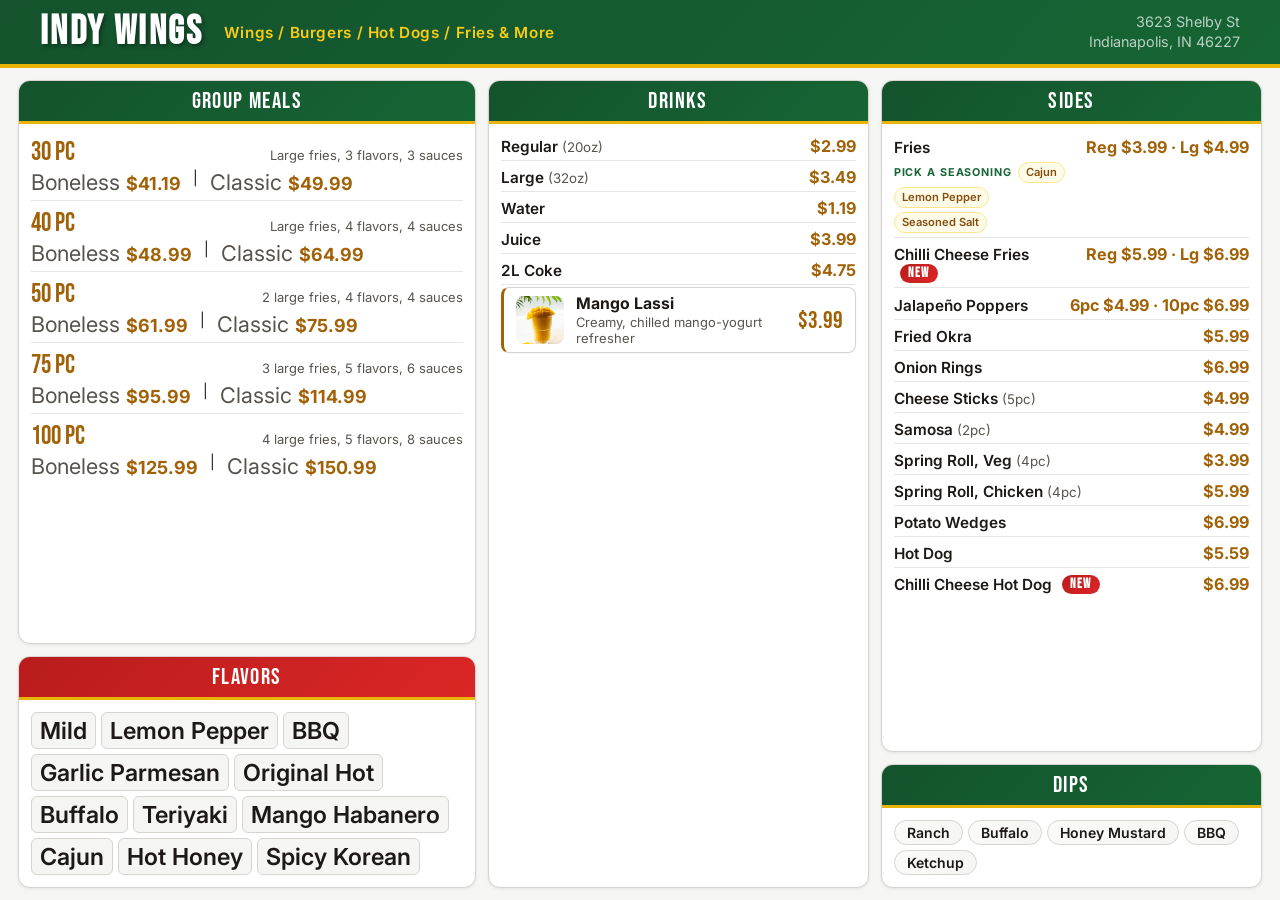
==== commit f6cc9121: "Remove outdated tv1-light.html file and create a backup as tv1-light.old.html; update prices in tv2-" ====
--- a/right.html
+++ b/right.html
@@ -1,153 +1,645 @@
 <!DOCTYPE html>
 <html lang="en">
+
 <head>
   <meta charset="UTF-8" />
   <meta name="viewport" content="width=device-width, initial-scale=1.0" />
   <meta http-equiv="refresh" content="300" />
-  <meta name="theme-color" content="#173e2e" />
-  <title>Indy Wings – Group Meals, Sides & Drinks</title>
+  <title>Indy Wings – Menu TV Right</title>
   <link rel="preconnect" href="https://fonts.googleapis.com" />
   <link rel="preconnect" href="https://fonts.gstatic.com" crossorigin />
-  <link rel="stylesheet" href="menu.css" />
+  <link href="https://fonts.googleapis.com/css2?family=Bebas+Neue&family=Inter:wght@400;600;700&display=swap"
+    rel="stylesheet" />
+  <style>
+    :root {
+      --green-dark: #14532d;
+      --green: #166534;
+      --green-light: #15803d;
+      --gold: #a16207;
+      --gold-dark: #854d0e;
+      --red: #dc2626;
+      --red-dark: #b91c1c;
+      --bg: #f5f5f4;
+      --card-bg: #ffffff;
+      --card-border: #d6d3d1;
+      --text: #1c1917;
+      --text-muted: #57534e;
+      --text-dim: #a8a29e;
+    }
+
+    * {
+      margin: 0;
+      padding: 0;
+      box-sizing: border-box;
+    }
+
+    html {
+      font-size: 18px;
+    }
+
+    html,
+    body {
+      width: 100%;
+      height: 100vh;
+      overflow: hidden;
+      background: var(--bg);
+      font-family: 'Inter', sans-serif;
+      color: var(--text);
+    }
+
+    body {
+      display: grid;
+      grid-template-rows: auto 1fr;
+    }
+
+    /* ── Header ── */
+    .header {
+      background: linear-gradient(135deg, var(--green-dark), var(--green));
+      display: flex;
+      align-items: center;
+      justify-content: space-between;
+      padding: 8px 40px;
+      border-bottom: 4px solid #eab308;
+    }
+
+    .header .brand {
+      display: flex;
+      align-items: center;
+      gap: 20px;
+    }
+
+    .header .brand h1 {
+      font-family: 'Bebas Neue', sans-serif;
+      font-size: 2.2rem;
+      letter-spacing: 0.06em;
+      color: #fff;
+      text-shadow: 2px 2px 4px rgba(0, 0, 0, 0.4);
+    }
+
+    .header .tagline {
+      font-size: 0.85rem;
+      color: #facc15;
+      font-weight: 600;
+      letter-spacing: 0.04em;
+    }
+
+    .header .address {
+      text-align: right;
+      font-size: 0.8rem;
+      color: rgba(255, 255, 255, 0.7);
+      line-height: 1.4;
+    }
+
+    /* ── Main Grid ── */
+    .menu-grid {
+      display: grid;
+      grid-template-columns: 1.2fr 1fr 1fr;
+      gap: 12px;
+      padding: 12px 18px;
+      overflow: hidden;
+      height: 100%;
+    }
+
+    /* ── Section Card ── */
+    .section {
+      background: var(--card-bg);
+      border: 1px solid var(--card-border);
+      border-radius: 12px;
+      overflow: hidden;
+      display: flex;
+      flex-direction: column;
+      box-shadow: 0 1px 3px rgba(0, 0, 0, 0.08);
+    }
+
+    .section-title {
+      font-family: 'Bebas Neue', sans-serif;
+      font-size: 1.3rem;
+      letter-spacing: 0.06em;
+      padding: 6px 14px;
+      color: #fff;
+      background: linear-gradient(135deg, var(--green-dark), var(--green));
+      border-bottom: 3px solid #eab308;
+      text-align: center;
+    }
+
+    .section-title.red {
+      background: linear-gradient(135deg, var(--red-dark), var(--red));
+    }
+
+    .section-body {
+      padding: 8px 12px;
+      flex: 1;
+      display: flex;
+      flex-direction: column;
+      gap: 2px;
+    }
+
+    /* ── Menu Item Row ── */
+    .item {
+      display: flex;
+      justify-content: space-between;
+      align-items: baseline;
+      padding: 4px 0;
+      border-bottom: 1px solid #e7e5e4;
+    }
+
+    .item:last-child {
+      border-bottom: none;
+    }
+
+    .item-name {
+      font-weight: 600;
+      font-size: 0.85rem;
+      color: var(--text);
+    }
+
+    .item-desc {
+      font-size: 0.74rem;
+      color: var(--text-muted);
+      font-weight: 400;
+    }
+
+    .seasoning-options {
+      display: flex;
+      align-items: center;
+      flex-wrap: wrap;
+      gap: 4px;
+      margin-top: 5px;
+    }
+
+    .seasoning-label {
+      color: var(--green);
+      font-size: 0.6rem;
+      font-weight: 700;
+      letter-spacing: 0.08em;
+      margin-right: 2px;
+      text-transform: uppercase;
+    }
+
+    .seasoning-chip {
+      background: #fefce8;
+      border: 1px solid #fde68a;
+      border-radius: 999px;
+      color: var(--gold-dark);
+      font-size: 0.62rem;
+      font-weight: 600;
+      line-height: 1;
+      padding: 4px 7px;
+    }
+
+    .item-price {
+      font-weight: 700;
+      font-size: 0.9rem;
+      color: var(--gold);
+      white-space: nowrap;
+      margin-left: 10px;
+    }
+
+    /* ── Combo-card style (used for featured drink items) ── */
+    .combo-card {
+      background: #fff;
+      border: 1px solid var(--card-border);
+      border-left: 3px solid var(--gold);
+      border-radius: 8px;
+      padding: 6px 12px;
+      display: flex;
+      justify-content: space-between;
+      align-items: center;
+      box-shadow: 0 1px 2px rgba(0, 0, 0, 0.04);
+    }
+
+    .combo-card .item-info {
+      display: flex;
+      align-items: center;
+      gap: 8px;
+    }
+
+    .combo-card .combo-img {
+      width: 48px;
+      height: 48px;
+      border-radius: 8px;
+      object-fit: cover;
+      flex-shrink: 0;
+      margin-right: 4px;
+    }
+
+    .combo-card .combo-info {
+      display: flex;
+      flex-direction: column;
+      gap: 1px;
+    }
+
+    .combo-card .combo-name {
+      font-weight: 700;
+      font-size: 0.88rem;
+      color: var(--text);
+    }
+
+    .combo-card .combo-desc {
+      font-size: 0.72rem;
+      color: var(--text-muted);
+    }
+
+    .combo-card .combo-price {
+      font-family: 'Bebas Neue', sans-serif;
+      font-size: 1.35rem;
+      color: var(--gold);
+    }
+
+    /* ── Sub-header inside section ── */
+    .sub-header {
+      font-family: 'Bebas Neue', sans-serif;
+      font-size: 1rem;
+      color: var(--green-light);
+      letter-spacing: 0.04em;
+      margin-top: 4px;
+      margin-bottom: 2px;
+      padding-bottom: 3px;
+      border-bottom: 1px solid #d6d3d1;
+    }
+
+    /* ── Group Meals ── */
+    .group-item {
+      padding: 5px 0;
+      border-bottom: 1px solid #e7e5e4;
+    }
+
+    .group-item:last-child {
+      border-bottom: none;
+    }
+
+    .group-item .top-line {
+      display: flex;
+      justify-content: space-between;
+      align-items: baseline;
+    }
+
+    .group-item .piece-count {
+      font-family: 'Bebas Neue', sans-serif;
+      font-size: 1.45rem;
+      color: var(--gold);
+    }
+
+    .group-item .includes {
+      font-size: 0.72rem;
+      color: var(--text-muted);
+    }
+
+    .group-item .prices {
+      display: flex;
+      gap: 12px;
+      margin-top: 1px;
+      font-size: 1rem;
+    }
+
+    .group-item .prices span {
+      color: var(--text);
+    }
+
+    .group-item .prices .label {
+      color: var(--text-muted);
+      font-size: 1.2rem;
+    }
+
+    .group-item .prices .val {
+      font-weight: 700;
+      color: var(--gold);
+    }
+
+    /* ── Flavor Tags ── */
+    .flavors-grid {
+      display: flex;
+      flex-wrap: wrap;
+      gap: 5px;
+      padding: 4px 0;
+    }
+
+    .flavor-tag {
+      background: #f5f5f4;
+      border: 1px solid #d6d3d1;
+      border-radius: 6px;
+      padding: 3px 8px;
+      font-size: 1.30rem;
+      font-weight: 600;
+      color: var(--text);
+    }
+
+    /* ── Dips ── */
+    .dips-grid {
+      display: flex;
+      flex-wrap: wrap;
+      gap: 5px;
+      padding: 4px 0;
+    }
+
+    .dip-tag {
+      background: linear-gradient(135deg, #fafaf9, #f5f5f4);
+      border: 1px solid #d6d3d1;
+      border-radius: 20px;
+      padding: 3px 12px;
+      font-size: 0.78rem;
+      font-weight: 600;
+      color: var(--text);
+    }
+
+    /* ── Mexican ── */
+    .mexican-meat {
+      font-size: 0.76rem;
+      color: var(--text-muted);
+      padding: 2px 0 4px;
+      font-style: italic;
+    }
+
+    /* ── Column layouts ── */
+    .col {
+      display: flex;
+      flex-direction: column;
+      gap: 12px;
+    }
+
+    /* ── Price highlight ── */
+    .price-split {
+      display: flex;
+      gap: 8px;
+      align-items: baseline;
+    }
+
+    .price-split .type {
+      font-size: 0.74rem;
+      color: var(--text-muted);
+    }
+
+    .price-split .amount {
+      font-weight: 700;
+      color: var(--gold);
+      font-size: 0.85rem;
+    }
+
+    .price-divider {
+      color: var(--text-dim);
+      font-size: 0.78rem;
+    }
+
+    /* ── New Item Flair ── */
+    .new-badge {
+      display: inline-block;
+      font-family: 'Bebas Neue', sans-serif;
+      font-size: 0.72rem;
+      letter-spacing: 0.1em;
+      line-height: 1.3;
+      color: #fff;
+      background: linear-gradient(135deg, var(--red-dark), var(--red));
+      padding: 1px 8px;
+      border-radius: 999px;
+      margin-left: 6px;
+      vertical-align: 2px;
+      animation: new-pulse 2s ease-in-out infinite;
+    }
+
+    @keyframes new-pulse {
+      0%, 100% { box-shadow: 0 0 0 0 rgba(220, 38, 38, 0.45); }
+      50% { box-shadow: 0 0 0 6px rgba(220, 38, 38, 0); }
+    }
+
+    /* ── Logo Watermark ── */
+    .logo-watermark {
+      position: fixed;
+      bottom: 12px;
+      right: 18px;
+      width: 140px;
+      opacity: 0.3;
+      pointer-events: none;
+      z-index: 100;
+    }
+  </style>
 </head>
+
 <body>
-  <header class="masthead">
+
+  <!-- ── HEADER ── -->
+  <div class="header">
     <div class="brand">
-      <img class="brand-mark" src="images/indy-wings-logo.png" alt="" />
-      <div>
-        <h1 class="brand-name">INDY <span>WINGS</span></h1>
-        <p class="brand-note">Indianapolis, Indiana</p>
+      <h1>INDY WINGS</h1>
+      <span class="tagline">Wings / Burgers / Hot Dogs / Fries & More</span>
+    </div>
+    <div class="address">
+      3623 Shelby St<br />Indianapolis, IN 46227
+    </div>
+  </div>
+
+  <!-- ── MENU GRID ── -->
+  <div class="menu-grid">
+
+    <!-- ══ COLUMN 1: Group Meals + Flavors ══ -->
+    <div class="col">
+      <div class="section" style="flex:1;">
+        <div class="section-title">Group Meals</div>
+        <div class="section-body">
+
+          <div class="group-item">
+            <div class="top-line">
+              <span class="piece-count">30 PC</span>
+              <span class="includes">Large fries, 3 flavors, 3 sauces</span>
+            </div>
+            <div class="prices">
+              <span><span class="label">Boneless </span><span class="val">$41.19</span></span>
+              <span class="price-divider">|</span>
+              <span><span class="label">Classic </span><span class="val">$49.99</span></span>
+            </div>
+          </div>
+
+          <div class="group-item">
+            <div class="top-line">
+              <span class="piece-count">40 PC</span>
+              <span class="includes">Large fries, 4 flavors, 4 sauces</span>
+            </div>
+            <div class="prices">
+              <span><span class="label">Boneless </span><span class="val">$48.99</span></span>
+              <span class="price-divider">|</span>
+              <span><span class="label">Classic </span><span class="val">$64.99</span></span>
+            </div>
+          </div>
+
+          <div class="group-item">
+            <div class="top-line">
+              <span class="piece-count">50 PC</span>
+              <span class="includes">2 large fries, 4 flavors, 4 sauces</span>
+            </div>
+            <div class="prices">
+              <span><span class="label">Boneless </span><span class="val">$61.99</span></span>
+              <span class="price-divider">|</span>
+              <span><span class="label">Classic </span><span class="val">$75.99</span></span>
+            </div>
+          </div>
+
+          <div class="group-item">
+            <div class="top-line">
+              <span class="piece-count">75 PC</span>
+              <span class="includes">3 large fries, 5 flavors, 6 sauces</span>
+            </div>
+            <div class="prices">
+              <span><span class="label">Boneless </span><span class="val">$95.99</span></span>
+              <span class="price-divider">|</span>
+              <span><span class="label">Classic </span><span class="val">$114.99</span></span>
+            </div>
+          </div>
+
+          <div class="group-item">
+            <div class="top-line">
+              <span class="piece-count">100 PC</span>
+              <span class="includes">4 large fries, 5 flavors, 8 sauces</span>
+            </div>
+            <div class="prices">
+              <span><span class="label">Boneless </span><span class="val">$125.99</span></span>
+              <span class="price-divider">|</span>
+              <span><span class="label">Classic </span><span class="val">$150.99</span></span>
+            </div>
+          </div>
+
+        </div>
+      </div>
+
+      <div class="section">
+        <div class="section-title red">Flavors</div>
+        <div class="section-body">
+          <div class="flavors-grid">
+            <span class="flavor-tag">Mild</span>
+            <span class="flavor-tag">Lemon Pepper</span>
+            <span class="flavor-tag">BBQ</span>
+            <span class="flavor-tag">Garlic Parmesan</span>
+            <span class="flavor-tag">Original Hot</span>
+            <span class="flavor-tag">Buffalo</span>
+            <span class="flavor-tag">Teriyaki</span>
+            <span class="flavor-tag">Mango Habanero</span>
+            <span class="flavor-tag">Cajun</span>
+            <span class="flavor-tag">Hot Honey</span>
+            <span class="flavor-tag">Spicy Korean</span>
+          </div>
+        </div>
       </div>
     </div>
-    <p class="masthead-message">Good food.<span>Better together.</span></p>
-    <p class="location"><strong>Come hungry. Leave happy.</strong>3623 Shelby St · Indianapolis, IN 46227</p>
-  </header>
-  <main class="menu menu-secondary" aria-label="Group meals, sides, drinks, flavors and dips menu">
-    <section class="column group-meals" aria-labelledby="groups-title">
-      <div class="group-hero">
-        <img src="images/jim-sosengphet-CgXEzyC2fNA-unsplash.jpg" alt="A plate of sauced chicken wings" />
-        <div class="group-hero-text">
-          <p class="eyebrow">Feed the whole crew</p>
-          <h2 id="groups-title">Group Meals</h2>
+
+    <!-- ══ COLUMN 2: Drinks + Mexican ══ -->
+    <div class="col">
+      <div class="section" style="flex:1;">
+        <div class="section-title">Drinks</div>
+        <div class="section-body">
+          <div class="item">
+            <span class="item-name">Regular <span class="item-desc">(20oz)</span></span>
+            <span class="item-price">$2.99</span>
+          </div>
+          <div class="item">
+            <span class="item-name">Large <span class="item-desc">(32oz)</span></span>
+            <span class="item-price">$3.49</span>
+          </div>
+          <div class="item">
+            <span class="item-name">Water</span>
+            <span class="item-price">$1.19</span>
+          </div>
+          <div class="item">
+            <span class="item-name">Juice</span>
+            <span class="item-price">$3.99</span>
+          </div>
+          <div class="item">
+            <span class="item-name">2L Coke</span>
+            <span class="item-price">$4.75</span>
+          </div>
+          <div class="combo-card">
+            <div class="item-info">
+              <img src="images/Mango Lassi.png" alt="Mango Lassi" class="combo-img">
+              <div class="combo-info">
+                <span class="combo-name">Mango Lassi</span>
+                <span class="combo-desc">Creamy, chilled mango-yogurt refresher</span>
+              </div>
+            </div>
+            <span class="combo-price">$3.99</span>
+          </div>
         </div>
       </div>
-      <div class="group-prices">
-        <div class="group-labels" aria-hidden="true"><span>Wings</span><span>Boneless</span><span>Classic</span></div>
-        <article class="group-meal">
-          <div class="group-meal-line">
-            <h3>30 <span class="piece-unit">PC</span></h3>
-            <span class="price" aria-label="Boneless $41.19">$41.19</span>
-            <span class="price" aria-label="Classic $49.99">$49.99</span>
-          </div>
-          <p>Large fries, 3 flavors, 3 sauces</p>
-        </article>
-        <article class="group-meal">
-          <div class="group-meal-line">
-            <h3>40 <span class="piece-unit">PC</span></h3>
-            <span class="price" aria-label="Boneless $48.99">$48.99</span>
-            <span class="price" aria-label="Classic $64.99">$64.99</span>
-          </div>
-          <p>Large fries, 4 flavors, 4 sauces</p>
-        </article>
-        <article class="group-meal">
-          <div class="group-meal-line">
-            <h3>50 <span class="piece-unit">PC</span></h3>
-            <span class="price" aria-label="Boneless $61.99">$61.99</span>
-            <span class="price" aria-label="Classic $75.99">$75.99</span>
-          </div>
-          <p>2 large fries, 4 flavors, 4 sauces</p>
-        </article>
-        <article class="group-meal">
-          <div class="group-meal-line">
-            <h3>75 <span class="piece-unit">PC</span></h3>
-            <span class="price" aria-label="Boneless $95.99">$95.99</span>
-            <span class="price" aria-label="Classic $114.99">$114.99</span>
-          </div>
-          <p>3 large fries, 5 flavors, 6 sauces</p>
-        </article>
-        <article class="group-meal">
-          <div class="group-meal-line">
-            <h3>100 <span class="piece-unit">PC</span></h3>
-            <span class="price" aria-label="Boneless $125.99">$125.99</span>
-            <span class="price" aria-label="Classic $150.99">$150.99</span>
-          </div>
-          <p>4 large fries, 5 flavors, 8 sauces</p>
-        </article>
+    </div>
+
+    <!-- ══ COLUMN 3: Sides + Dips ══ -->
+    <div class="col">
+      <div class="section" style="flex:1;">
+        <div class="section-title">Sides</div>
+        <div class="section-body">
+          <div class="item">
+            <div>
+              <span class="item-name">Fries</span>
+              <span class="seasoning-options" aria-label="Seasoning choices: Cajun, Lemon Pepper, and Seasoned Salt">
+                <span class="seasoning-label">Pick a seasoning</span>
+                <span class="seasoning-chip">Cajun</span>
+                <span class="seasoning-chip">Lemon Pepper</span>
+                <span class="seasoning-chip">Seasoned Salt</span>
+              </span>
+            </div>
+            <span class="item-price">Reg $3.99 · Lg $4.99</span>
+          </div>
+          <div class="item">
+            <span class="item-name">Chilli Cheese Fries <span class="new-badge">New</span></span>
+            <span class="item-price">Reg $5.99 · Lg $6.99</span>
+          </div>
+          <div class="item">
+            <div>
+              <span class="item-name">Jalapeño Poppers</span>
+            </div>
+            <span class="item-price">6pc $4.99 · 10pc $6.99</span>
+          </div>
+          <div class="item">
+            <span class="item-name">Fried Okra</span>
+            <span class="item-price">$5.99</span>
+          </div>
+          <div class="item">
+            <span class="item-name">Onion Rings</span>
+            <span class="item-price">$6.99</span>
+          </div>
+          <div class="item">
+            <span class="item-name">Cheese Sticks <span class="item-desc">(5pc)</span></span>
+            <span class="item-price">$4.99</span>
+          </div>
+          <div class="item">
+            <span class="item-name">Samosa <span class="item-desc">(2pc)</span></span>
+            <span class="item-price">$4.99</span>
+          </div>
+          <div class="item">
+            <span class="item-name">Spring Roll, Veg <span class="item-desc">(4pc)</span></span>
+            <span class="item-price">$3.99</span>
+          </div>
+          <div class="item">
+            <span class="item-name">Spring Roll, Chicken <span class="item-desc">(4pc)</span></span>
+            <span class="item-price">$5.99</span>
+          </div>
+          <div class="item">
+            <span class="item-name">Potato Wedges</span>
+            <span class="item-price">$6.99</span>
+          </div>
+          <div class="item">
+            <span class="item-name">Hot Dog</span>
+            <span class="item-price">$5.59</span>
+          </div>
+          <div class="item">
+            <span class="item-name">Chilli Cheese Hot Dog <span class="new-badge">New</span></span>
+            <span class="item-price">$6.99</span>
+          </div>
+        </div>
       </div>
-    </section>
-
-    <section class="column sides" aria-label="Sides">
-      <div class="section-heading"><span class="section-number" aria-hidden="true">04</span><h2>On the Side</h2></div>
-      <p class="section-note">A little extra goes a long way.</p>
-      <div class="side-list">
-        <div class="menu-row"><h3>Fries</h3><div class="price"><span class="double-price"><span><small>Reg</small> $2.99</span><span><small>Lg</small> $3.99</span></span></div></div>
-        <p class="seasonings"><strong>Pick a seasoning</strong> · Cajun / Lemon Pepper / Seasoned Salt</p>
-        <div class="menu-row"><h3>Chilli Cheese Fries <span class="badge">New</span></h3><div class="price"><span class="double-price"><span><small>Reg</small> $4.99</span><span><small>Lg</small> $5.99</span></span></div></div>
-        <div class="menu-row"><h3>Jalapeño Poppers</h3><div class="price"><span class="double-price"><span><small>6pc</small> $3.99</span><span><small>10pc</small> $5.99</span></span></div></div>
-        <div class="menu-row"><h3>Fried Okra</h3><div class="price">$5.99</div></div>
-        <div class="menu-row"><h3>Onion Rings</h3><div class="price">$6.99</div></div>
-        <div class="menu-row"><h3>Cheese Sticks <span class="size">(5pc)</span></h3><div class="price">$4.99</div></div>
-        <div class="menu-row"><h3>Samosa <span class="size">(2pc)</span></h3><div class="price">$4.99</div></div>
-        <div class="menu-row"><h3>Spring Roll, Veg <span class="size">(4pc)</span></h3><div class="price">$3.99</div></div>
-        <div class="menu-row"><h3>Spring Roll, Chicken <span class="size">(4pc)</span></h3><div class="price">$4.99</div></div>
-        <div class="menu-row"><h3>Potato Wedges</h3><div class="price">$6.99</div></div>
-        <div class="menu-row"><h3>Hot Dog</h3><div class="price">$5.59</div></div>
-        <div class="menu-row"><h3>Chilli Cheese Hot Dog <span class="badge">New</span></h3><div class="price">$6.99</div></div>
+
+      <div class="section">
+        <div class="section-title">Dips</div>
+        <div class="section-body">
+          <div class="dips-grid">
+            <span class="dip-tag">Ranch</span>
+            <span class="dip-tag">Buffalo</span>
+            <span class="dip-tag">Honey Mustard</span>
+            <span class="dip-tag">BBQ</span>
+            <span class="dip-tag">Ketchup</span>
+          </div>
+        </div>
       </div>
-    </section>
-
-    <section class="column drinks" aria-label="Drinks">
-      <div class="section-heading"><span class="section-number" aria-hidden="true">05</span><h2>Drink Up</h2></div>
-      <div class="drink-list">
-        <div class="menu-row"><h3>Regular <span class="size">(20oz)</span></h3><p class="price">$2.99</p></div>
-        <div class="menu-row"><h3>Large <span class="size">(32oz)</span></h3><p class="price">$3.49</p></div>
-        <div class="menu-row"><h3>Water</h3><p class="price">$1.19</p></div>
-        <div class="menu-row"><h3>Juice</h3><p class="price">$3.99</p></div>
-        <div class="menu-row"><h3>2L Coke</h3><p class="price">$4.75</p></div>
-      </div>
-      <article class="lassi">
-        <img src="images/Mango Lassi.png" alt="A chilled mango lassi topped with mango slices" />
-        <div class="lassi-copy">
-          <span class="eyebrow">Something refreshing</span>
-          <h3>Mango<br />Lassi</h3>
-          <p>Creamy, chilled mango-yogurt refresher</p>
-          <span class="price">$3.99</span>
-        </div>
-      </article>
-    </section>
-
-    <div class="flavor-bar">
-      <section class="flavor-section" aria-labelledby="flavors-title">
-        <div><p class="eyebrow">Find your favorite</p><h2 id="flavors-title">Flavors</h2></div>
-        <ul class="flavor-list">
-          <li>Mild</li>
-          <li>Lemon Pepper</li>
-          <li>BBQ</li>
-          <li>Garlic Parmesan</li>
-          <li>Original Hot</li>
-          <li>Buffalo</li>
-          <li>Teriyaki</li>
-          <li>Mango Habanero</li>
-          <li>Cajun</li>
-          <li>Hot Honey</li>
-          <li>Spicy Korean</li>
-        </ul>
-      </section>
-      <section class="dips" aria-labelledby="dips-title">
-        <h2 id="dips-title">Don't Forget the Dip</h2>
-        <ul class="dip-list">
-          <li>Ranch</li>
-          <li>Buffalo</li>
-          <li>Honey Mustard</li>
-          <li>BBQ</li>
-          <li>Ketchup</li>
-        </ul>
-      </section>
     </div>
-  </main>
-  <footer class="footer">
-    <span>Wings / Burgers / Hot Dogs / Fries &amp; More</span>
-    <span class="footer-motto">Made for sharing. Every last bite.</span>
-  </footer>
+
+  </div>
+
 </body>
+
 </html>
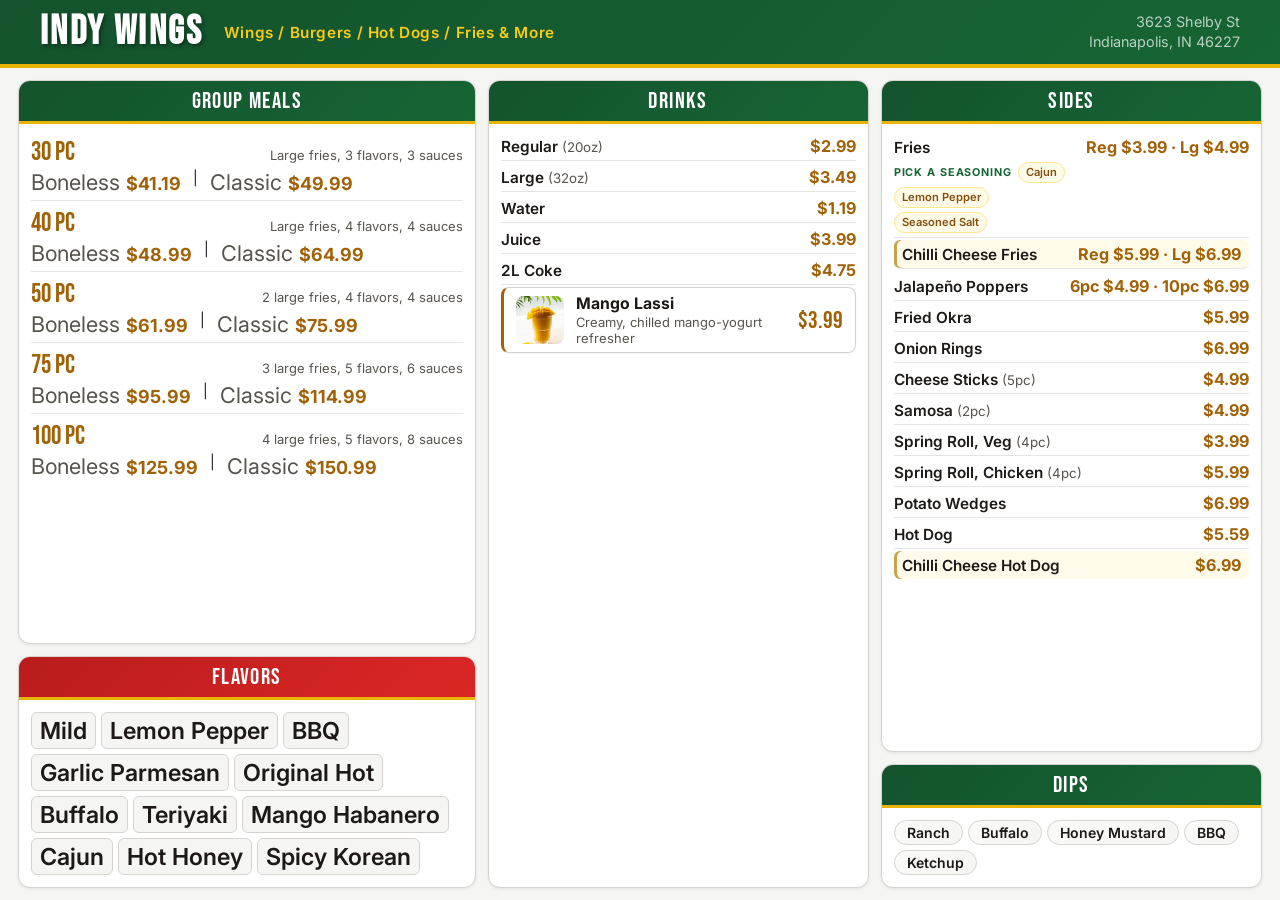
==== commit 8f3c6df8: "feat: update menu styling and add Grilled Chicken Bites item" ====
--- a/right.html
+++ b/right.html
@@ -380,25 +380,12 @@
       font-size: 0.78rem;
     }
 
-    /* ── New Item Flair ── */
-    .new-badge {
-      display: inline-block;
-      font-family: 'Bebas Neue', sans-serif;
-      font-size: 0.72rem;
-      letter-spacing: 0.1em;
-      line-height: 1.3;
-      color: #fff;
-      background: linear-gradient(135deg, var(--red-dark), var(--red));
-      padding: 1px 8px;
-      border-radius: 999px;
-      margin-left: 6px;
-      vertical-align: 2px;
-      animation: new-pulse 2s ease-in-out infinite;
-    }
-
-    @keyframes new-pulse {
-      0%, 100% { box-shadow: 0 0 0 0 rgba(220, 38, 38, 0.45); }
-      50% { box-shadow: 0 0 0 6px rgba(220, 38, 38, 0); }
+    /* ── Featured Items ── */
+    .item.featured-item {
+      padding: 4px 8px;
+      border-radius: 6px;
+      background: #fffbeb;
+      box-shadow: inset 3px 0 #c9a24c;
     }
 
     /* ── Logo Watermark ── */
@@ -575,8 +562,8 @@
             </div>
             <span class="item-price">Reg $3.99 · Lg $4.99</span>
           </div>
-          <div class="item">
-            <span class="item-name">Chilli Cheese Fries <span class="new-badge">New</span></span>
+          <div class="item featured-item">
+            <span class="item-name">Chilli Cheese Fries</span>
             <span class="item-price">Reg $5.99 · Lg $6.99</span>
           </div>
           <div class="item">
@@ -617,8 +604,8 @@
             <span class="item-name">Hot Dog</span>
             <span class="item-price">$5.59</span>
           </div>
-          <div class="item">
-            <span class="item-name">Chilli Cheese Hot Dog <span class="new-badge">New</span></span>
+          <div class="item featured-item">
+            <span class="item-name">Chilli Cheese Hot Dog</span>
             <span class="item-price">$6.99</span>
           </div>
         </div>
